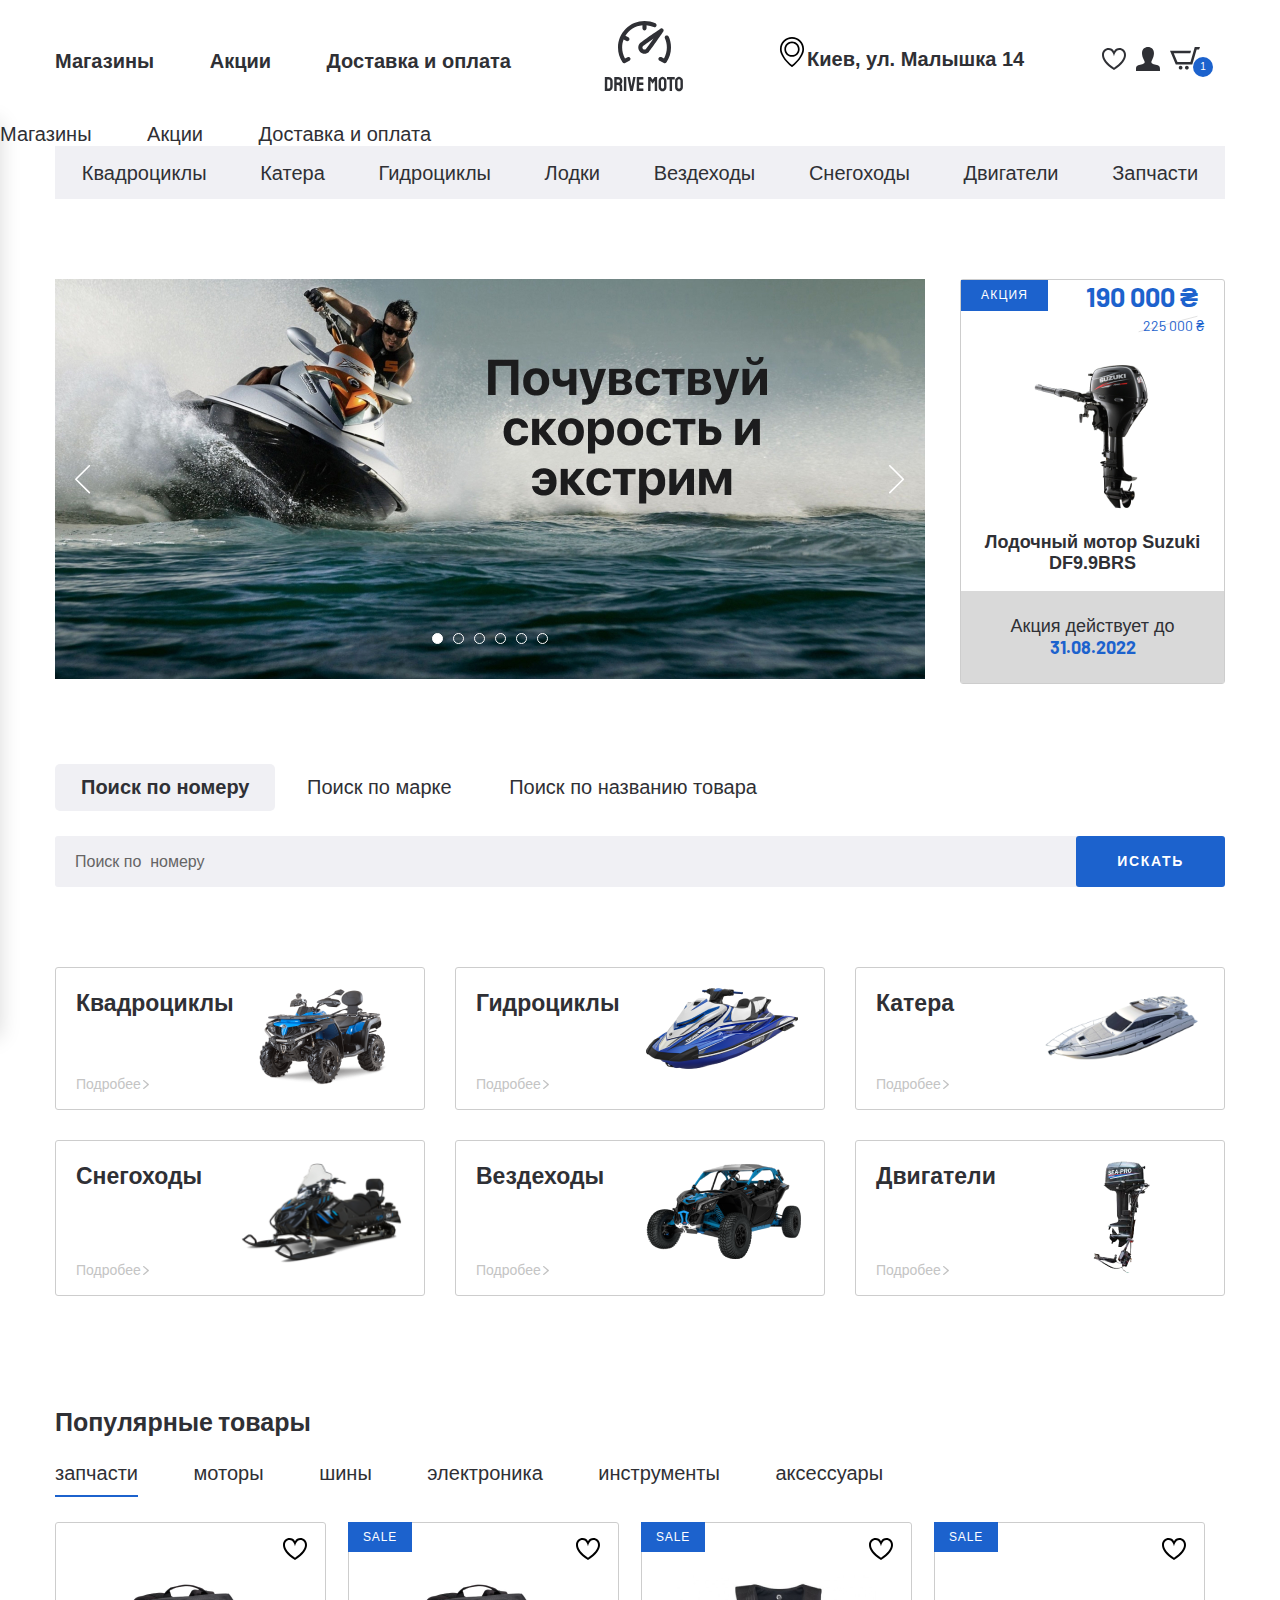
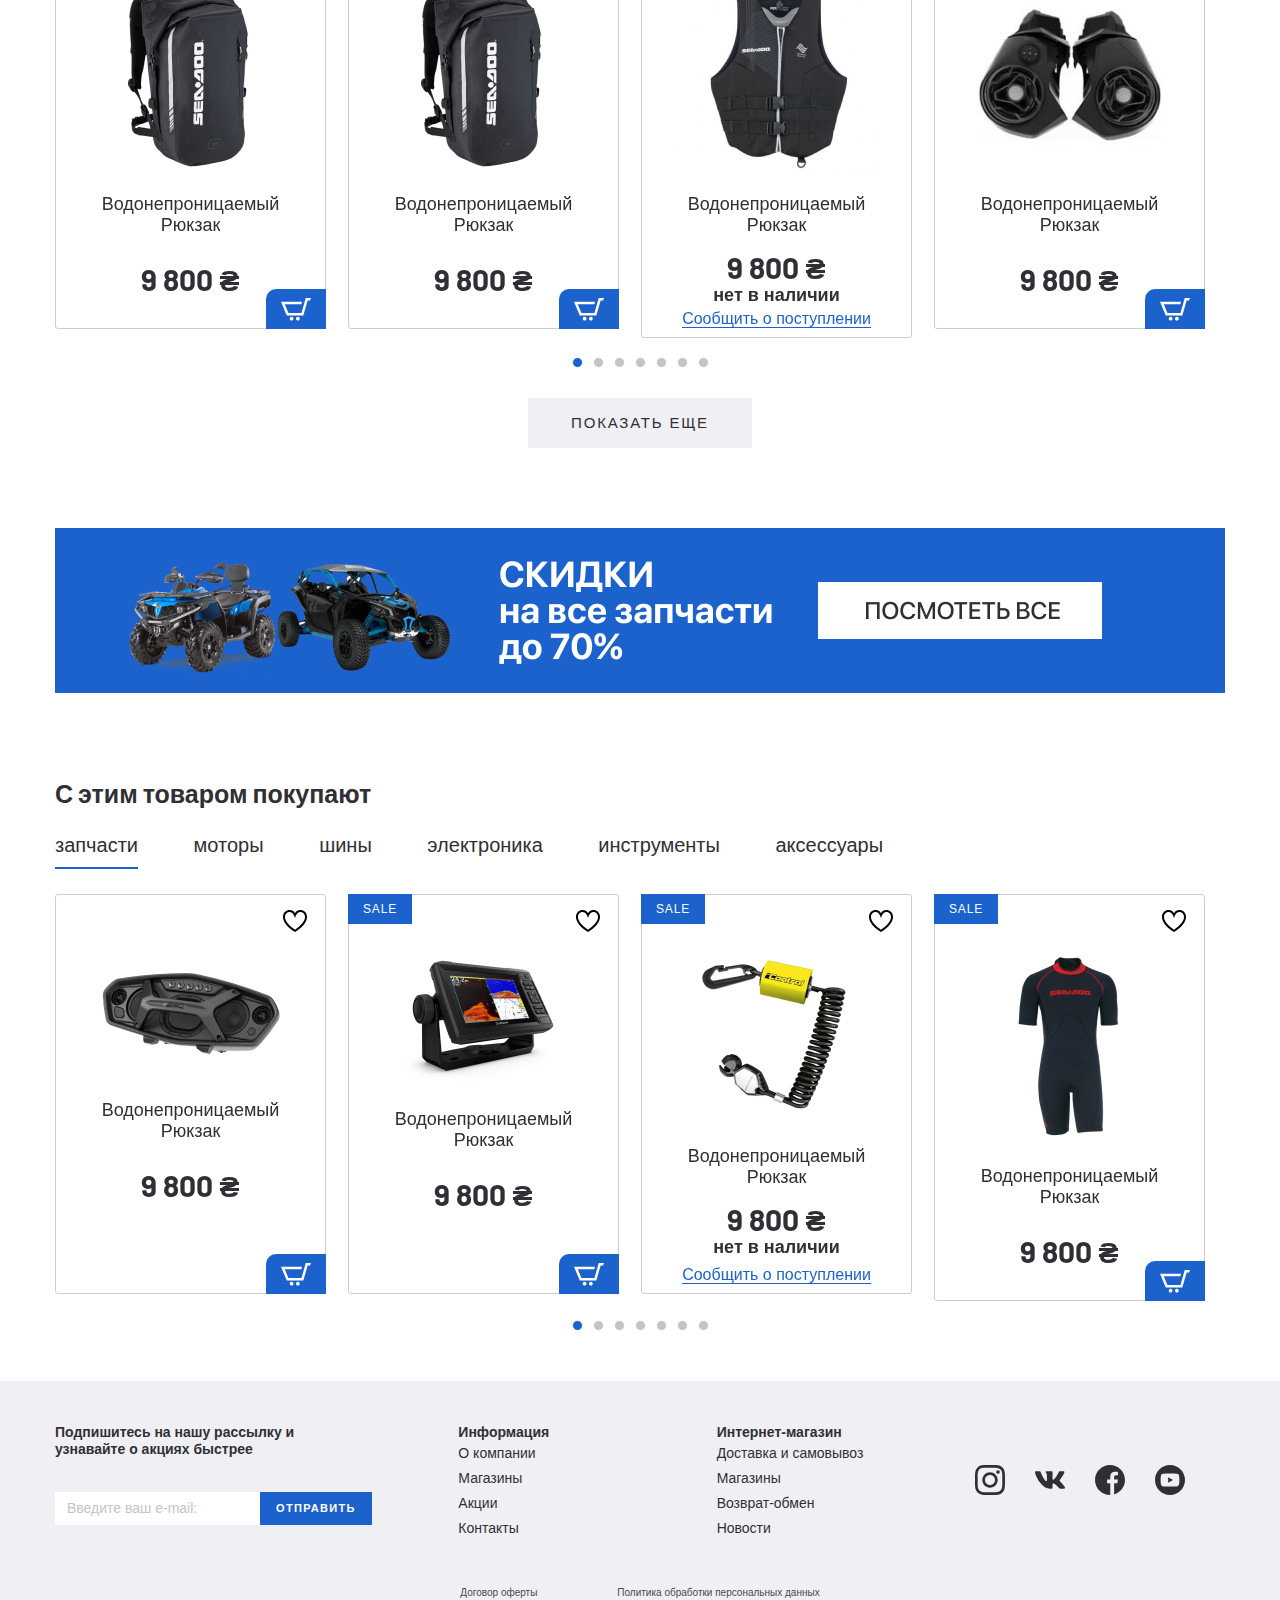
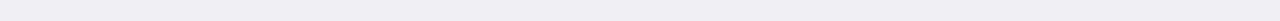
==== index.html @ 7e20b493 "каталог" ====
<!DOCTYPE html>
<html lang="ru">

<head>
  <meta charset="UTF-8">
  <meta name="viewport" content="width=device-width, initial-scale=1.0">
  <meta http-equiv="X-UA-Compatible" content="ie=edge">
  <title>Document</title>
  <link href="https://fonts.googleapis.com/css2?family=Barlow:wght@400;700&display=swap" rel="stylesheet">
  <link rel="stylesheet" href="css/normalize.css">
  <link rel="stylesheet" href="css/slick.css">
  <link rel="stylesheet" href="css/fonts.css">
  <link rel="stylesheet" href="css/ion.rangeSlider.min.css">
  <link rel="stylesheet" href="css/jquery.rateyo.min.css">
  <link rel="stylesheet" href="css/jquery.formstyler.theme.css">
  <link rel="stylesheet" href="css/jquery.formstyler.css">
  <link rel="stylesheet" href="css/style.css">
  <link rel="stylesheet" href="css/media.css">
</head>

<body>
  <header class="header">
    <div class="header__top">
      <div class="container">
        <div class="header__top-inner">
          <nav class="menu">
            <button class="menu__btn">
              <div class="menu__btn-line"></div>
              <div class="menu__btn-line"></div>
              <div class="menu__btn-line"></div>
            </button>
            <ul class="menu__list">
              <li class="menu__item">
                <a class="menu__link" href="#">Магазины</a>
              </li>
              <li class="menu__item">
                <a class="menu__link" href="#">Акции</a>
              </li>
              <li class="menu__item">
                <a class="menu__link" href="#">Доставка и оплата</a>
              </li>
            </ul>
          </nav>
          <a class="logo" href="#">
            <img class="logo__img" src="images/logo.svg" alt="logo">
          </a>
          <div class="header__box">
            <p class="header__adress">
              Киев, ул. Малышка 14
            </p>
            <ul class="user__list">
              <li class="user-list__item">
                <a class="user-list__link" href="#">
                  <img src="images/heart.svg" alt="logo">
                </a>
              </li>
              <li class="user-list__item">
                <a class="user-list__link" href="#">
                  <img src="images/user.svg" alt="user">
                </a>
              </li>
              <li class="user-list__item">
                <a class="user-list__link basket" href="#">
                  <img src="images/basket.svg" alt="basket">
                  <p class="basket__num">1</p>
                </a>
              </li>
            </ul>
          </div>
        </div>
      </div>
    </div>
    <ul class="menu-mobile__list ">
      <li class="menu-mobile__item">
        <a class="menu-mobile__link" href="#">
          <img class="menu-mobile__img" src="images/user.svg" alt="house">
          <p>Войти</p>
        </a>
      </li>
      <li class="menu-mobile__item">
        <a class="menu-mobile__link" href="#">
          <img class="menu-mobile__img" src="images/user.svg" alt="user">
          <p>Регистрация</p>
        </a>
      </li>
      <li class="menu-mobile__item">
        <a class="menu-mobile__link" href="#">
          <img class="menu-mobile__img" src="images/heart.svg" alt="heart">
          <p>Избранное</p>
        </a>
      </li>
      <li class="menu-mobile__item">
        <a class="menu-mobile__link" href="#">
          <img class="menu-mobile__img" src="images/basket.svg" alt="basket">
          <p>Корзина</p>
        </a>
      </li>
      <li class="menu-mobile__item">
        <a class="menu-mobile__link" href="#">
          <img class="menu-mobile__img" src="images/house.svg" alt="house">
          <p>Магазины</p>
        </a>
      </li>
      <li class="menu-mobile__item">
        <a class="menu-mobile__link" href="#">
          <img class="menu-mobile__img" src="images/procent.svg" alt="img">
          <p>Акции</p>
        </a>
      </li>
      <li class="menu-mobile__item">
        <a class="menu-mobile__link" href="#">
          <img class="menu-mobile__img" src="images/box.svg" alt="img">
          <p>Доставка и оплата</p>
        </a>
      </li>


      <li class="menu-mobile__item">
        <a class="menu-mobile__link" href="#">
          <p>Квадроциклы</p>
        </a>
      </li>
      <li class="menu-mobile__item">
        <a class="menu-mobile__link" href="#">
          <p>Катера</p>
        </a>
      </li>
      <li class="menu-mobile__item">
        <a class="menu-mobile__link" href="#">
          <p>Гидроциклы</p>
        </a>
      </li>
      <li class="menu-mobile__item">
        <a class="menu-mobile__link" href="#">
          <p>Лодки</p>
        </a>
      </li>
      <li class="menu-mobile__item">
        <a class="menu-mobile__link" href="#">
          <p>Вездеходы</p>
        </a>
      </li>
      <li class="menu-mobile__item">
        <a class="menu-mobile__link" href="#">
          <p>Снегоходы</p>
        </a>
      </li>
      <li class="menu-mobile__item">
        <a class="menu-mobile__link" href="#">
          <p>Двигатели</p>
        </a>
      </li>
      <li class="menu-mobile__item">
        <a class="menu-mobile__link" href="#">
          <p> Запчасти</p>
        </a>
      </li>
    </ul>
    <div class="menu__mobile__linewrapper">
      <ul class="menu__mobile__line">
        <li class="menu__item">
          <a class="menu__link" href="#">Магазины</a>
        </li>
        <li class="menu__item">
          <a class="menu__link" href="#">Акции</a>
        </li>
        <li class="menu__item">
          <a class="menu__link" href="#">Доставка и оплата</a>
        </li>
      </ul>
    </div>

    <div class="header__bottom">
      <div class="container">
        <ul class="menu-categories">
          <li class="menu-categories__item">
            <a class="menu-categories__link" href="#">Квадроциклы</a>
          </li>
          <li class="menu-categories__item">
            <a class="menu-categories__link" href="#">Катера</a>
          </li>
          <li class="menu-categories__item">
            <a class="menu-categories__link" href="./catalog.html">Гидроциклы</></a>
          </li>
          <li class="menu-categories__item">
            <a class="menu-categories__link" href="#">Лодки</a>
          </li>
          <li class="menu-categories__item">
            <a class="menu-categories__link" href="#">Вездеходы</a>
          </li>
          <li class="menu-categories__item">
            <a class="menu-categories__link" href="#">Снегоходы</a>
          </li>
          <li class="menu-categories__item">
            <a class="menu-categories__link" href="#">Двигатели</a>
          </li>
          <li class="menu-categories__item">
            <a class="menu-categories__link" href="#">Запчасти</a>
          </li>
        </ul>
      </div>
    </div>
  </header>

  <section class="banner-section page-section">
    <div class="container">
      <div class="banner-section__inner">
        <div class="banner-section__slider">
          <a class="banner-section__slider-item" href="#">
            <img class="banner-section__slider-img" src="images/banner-slider.jpg" alt="banner-slider">
          </a>
          <a class="banner-section__slider-item" href="#">
            <img class="banner-section__slider-img" src="images/file1558345844 1.jpg" alt="banner-slider">
          </a>
          <a class="banner-section__slider-item" href="#">
            <img class="banner-section__slider-img" src="images/banner-slider.jpg" alt="banner-slider">
          </a>
          <a class="banner-section__slider-item" href="#">
            <img class="banner-section__slider-img" src="images/banner-slider.jpg" alt="banner-slider">
          </a>
          <a class="banner-section__slider-item" href="#">
            <img class="banner-section__slider-img" src="images/banner-slider.jpg" alt="banner-slider">
          </a>
          <a class="banner-section__slider-item" href="#">
            <img class="banner-section__slider-img" src="images/banner-slider.jpg" alt="banner-slider">
          </a>
        </div>
        <a class="banner-sectin__item sale-item" href="#">
          <div class="sale-item__top">
            <p class="sale-item__info">
              акция
            </p>
            <div class="sale-item__price">
              <div class="price sale-item__price-new">190 000 ₴</div>
              <div class="price sale-item__price-old">225 000 ₴</div>
            </div>
          </div>
          <img class="sale-item__img" src="images/content/sale-1.png" alt="sale">
          <h5 class="sale-item__title">
            Лодочный мотор Suzuki DF9.9BRS
          </h5>
          <p class="sale-item__footer">
            Акция действует до
            <span>31.08.2022</span>
          </p>
        </a>
      </div>
    </div>
  </section>

  <div class="search page-section">
    <div class="container">
      <div class="search__inner">
        <div class="search__tabs tabs-wrapper">
          <div class="mobile-overflow">
            <a class="tab search__tabs-item tab--active" href="#tab-1">Поиск по номеру</a>
            <a class="tab search__tabs-item" href="#tab-2">Поиск по марке</a>
            <a class="tab search__tabs-item" href="#tab-3">Поиск по названию товара</a>
          </div>
        </div>
        <div class="search__content">
          <div id="tab-1" class="tabs-content search__content-item tabs-content--active">
            <form class="search__content-form">
              <input class="search__content-input" type="text" placeholder="Поиск по  номеру">
              <button class="search__content-btn" type="submit">искать</button>
            </form>
          </div>
          <div id="tab-2" class="tabs-content search__content-item">
            <from class="search__content-form">
              <input class="search__content-input" type="text" placeholder="Поиск по марке">
              <button class="search__content-btn" type="submit">искать</button>
            </from>
          </div>
          <div id="tab-3" class="tabs-content search__content-item">
            <from class="search__content-form">
              <input class="search__content-input" type="text" placeholder="Поиск по названию товара">
              <button class="search__content-btn" type="submit">искать</button>
            </from>
          </div>
        </div>
      </div>
    </div>
  </div>

  <section class="categories page-section">
    <div class="container">
      <div class="categories__inner">
        <a class="categories__item" href="#">
          <div class="categories__item-info">
            <h4 class="categories__item-title">Квадроциклы</h4>
            <p class="categories__item-text">Подробее</p>
          </div>
          <div class="categories__item-img">
            <img src="images/categories/categories-1.png" alt="categories">
          </div>
        </a>
        <a class="categories__item" href="#">
          <div class="categories__item-info">
            <h4 class="categories__item-title">Гидроциклы</h4>
            <p class="categories__item-text">Подробее</p>
          </div>
          <div class="categories__item-img">
            <img src="images/categories/categories-2.png" alt="categories">
          </div>
        </a>
        <a class="categories__item" href="#">
          <div class="categories__item-info">
            <h4 class="categories__item-title">Катера</h4>
            <p class="categories__item-text">Подробее</p>
          </div>
          <div class="categories__item-img">
            <img src="images/categories/categories-3.png" alt="categories">
          </div>
        </a>
        <a class="categories__item" href="#">
          <div class="categories__item-info">
            <h4 class="categories__item-title">Снегоходы</h4>
            <p class="categories__item-text">Подробее</p>
          </div>
          <div class="categories__item-img">
            <img src="images/categories/categories-4.png" alt="categories">
          </div>
        </a>
        <a class="categories__item" href="#">
          <div class="categories__item-info">
            <h4 class="categories__item-title">Вездеходы</h4>
            <p class="categories__item-text">Подробее</p>
          </div>
          <div class="categories__item-img">
            <img src="images/categories/categories-5.png" alt="categories">
          </div>
        </a>
        <a class="categories__item" href="#">
          <div class="categories__item-info">
            <h4 class="categories__item-title">Двигатели</h4>
            <p class="categories__item-text">Подробее</p>
          </div>
          <div class="categories__item-img">
            <img src="images/categories/categories-6.png" alt="categories">
          </div>
        </a>
      </div>
    </div>
  </section>


  <section class="products">
    <div class="container">
      <div class="products__inner">
        <h3 class="product__title">
          Популярные товары
        </h3>
        <div class="tabs-wrapper">
          <div class="tabs products__tabs mobile-overflow">
            <a class="tab products__tab tab--active" href="#product-tab-1">запчасти</a>
            <a class="tab products__tab" href="#product-tab-2">моторы</a>
            <a class="tab products__tab" href="#product-tab-3">шины </a>
            <a class="tab products__tab" href="#product-tab-4">электроника</a>
            <a class="tab products__tab" href="#product-tab-5">инструменты</a>
            <a class="tab products__tab" href="#product-tab-6">аксессуары</a>
          </div>
        </div>
        <div class="tabs-container products__container">
          <div id="product-tab-1" class="tabs-content products__content tabs-content--active">
            <div class="product-slider">

              <div class="product-slider__item">
                <div class="product-item__wrapper">
                  <button class="product-item__favorite"></button>
                  <button class="product-item__basket">
                    <img src="images/basket-white.svg" alt="basket-white">
                  </button>
                  <a class="product-item__notify-link" href="#">
                    <span>Сообщить о поступлении</span>
                  </a>
                  <a class="product-item" href="#">
                    <p class="product-item__hover-text">
                      посмотреть товар
                    </p>
                    <img class="product-item__img" src="images/content/product-1.png" alt="product-1">
                    <h4 class="product-item__title">
                      Водонепроницаемый Рюкзак
                    </h4>
                    <p class="price product-item__price">
                      9 800 ₴
                    </p>
                    <p class="product-item__notify-text">
                      нет в наличии
                    </p>
                  </a>
                </div>
              </div>
              <div class="product-slider__item">
                <div class="product-item__wrapper">
                  <button class="product-item__favorite"></button>
                  <button class="product-item__basket">
                    <img src="images/basket-white.svg" alt="basket-white">
                  </button>
                  <a class="product-item__notify-link" href="#">
                    <span>Сообщить о поступлении</span>
                  </a>
                  <a class="product-item product-item--sale" href="#">
                    <p class="product-item__hover-text">
                      посмотреть товар
                    </p>
                    <img class="product-item__img" src="images/content/product-1.png" alt="product-1">
                    <h4 class="product-item__title">
                      Водонепроницаемый Рюкзак
                    </h4>
                    <p class="price product-item__price">
                      9 800 ₴
                    </p>
                    <p class="product-item__notify-text">
                      нет в наличии
                    </p>
                  </a>
                </div>


              </div>
              <div class="product-slider__item">
                <div class="product-item__wrapper product-item__not-available">
                  <button class="product-item__favorite"></button>
                  <button class="product-item__basket">
                    <img src="images/basket-white.svg" alt="basket-white">
                  </button>
                  <a class="product-item__notify-link" href="#">
                    <span>Сообщить о поступлении</span>
                  </a>
                  <a class="product-item product-item--sale" href="#">
                    <p class="product-item__hover-text">
                      посмотреть товар
                    </p>
                    <img class="product-item__img" src="images/content/product-2.png" alt="product-1">
                    <h4 class="product-item__title">
                      Водонепроницаемый Рюкзак
                    </h4>
                    <p class="price product-item__price">
                      9 800 ₴
                    </p>
                    <p class="product-item__notify-text">
                      нет в наличии
                    </p>
                  </a>
                </div>
              </div>
              <div class="product-slider__item">
                <div class="product-item__wrapper">
                  <button class="product-item__favorite"></button>
                  <button class="product-item__basket">
                    <img src="images/basket-white.svg" alt="basket-white">
                  </button>
                  <a class="product-item__notify-link" href="#">
                    <span>Сообщить о поступлении</span>
                  </a>
                  <a class="product-item product-item--sale" href="#">
                    <p class="product-item__hover-text">
                      посмотреть товар
                    </p>
                    <img class="product-item__img" src="images/content/product-3.png" alt="product-1">
                    <h4 class="product-item__title">
                      Водонепроницаемый Рюкзак
                    </h4>
                    <p class="price product-item__price">
                      9 800 ₴
                    </p>
                    <p class="product-item__notify-text">
                      нет в наличии
                    </p>
                  </a>
                </div>
              </div>
              <div class="product-slider__item">
                <div class="product-item__wrapper ">
                  <button class="product-item__favorite"></button>
                  <button class="product-item__basket">
                    <img src="images/basket-white.svg" alt="basket-white">
                  </button>
                  <a class="product-item__notify-link" href="#">
                    <span>Сообщить о поступлении</span>
                  </a>
                  <a class="product-item product-item--sale" href="#">
                    <p class="product-item__hover-text">
                      посмотреть товар
                    </p>
                    <img class="product-item__img" src="images/content/product-4.png" alt="product-1">
                    <h4 class="product-item__title">
                      Водонепроницаемый Рюкзак
                    </h4>
                    <p class="price product-item__price">
                      9 800 ₴
                    </p>
                    <p class="product-item__notify-text">
                      нет в наличии
                    </p>
                  </a>
                </div>
              </div>
              <div class="product-slider__item">
                <div class="product-item__wrapper">
                  <button class="product-item__favorite"></button>
                  <button class="product-item__basket">
                    <img src="images/basket-white.svg" alt="basket-white">
                  </button>
                  <a class="product-item__notify-link" href="#">
                    <span>Сообщить о поступлении</span>
                  </a>
                  <a class="product-item product-item--sale" href="#">
                    <p class="product-item__hover-text">
                      посмотреть товар
                    </p>
                    <img class="product-item__img" src="images/content/product-1.png" alt="product-1">
                    <h4 class="product-item__title">
                      Водонепроницаемый Рюкзак
                    </h4>
                    <p class="price product-item__price">
                      9 800 ₴
                    </p>
                    <p class="product-item__notify-text">
                      нет в наличии
                    </p>
                  </a>
                </div>
              </div>
              <div class="product-slider__item">
                <div class="product-item__wrapper">
                  <button class="product-item__favorite"></button>
                  <button class="product-item__basket">
                    <img src="images/basket-white.svg" alt="basket-white">
                  </button>
                  <a class="product-item__notify-link" href="#">
                    <span>Сообщить о поступлении</span>
                  </a>
                  <a class="product-item product-item--sale" href="#">
                    <p class="product-item__hover-text">
                      посмотреть товар
                    </p>
                    <img class="product-item__img" src="images/content/product-1.png" alt="product-1">
                    <h4 class="product-item__title">
                      Водонепроницаемый Рюкзак
                    </h4>
                    <p class="price product-item__price">
                      9 800 ₴
                    </p>
                    <p class="product-item__notify-text">
                      нет в наличии
                    </p>
                  </a>
                </div>
              </div>

            </div>

          </div>
          <div id="product-tab-2" class="tabs-content products__content">
            <div class="product-slider">

              <div class="product-slider__item">
                <div class="product-item__wrapper">
                  <button class="product-item__favorite"></button>
                  <button class="product-item__basket">
                    <img src="images/basket-white.svg" alt="basket-white">
                  </button>
                  <a class="product-item__notify-link" href="#">
                    <span>Сообщить о поступлении</span>
                  </a>
                  <a class="product-item" href="#">
                    <p class="product-item__hover-text">
                      посмотреть товар
                    </p>
                    <img class="product-item__img" src="images/content/product-3.png" alt="product-1">
                    <h4 class="product-item__title">
                      Водонепроницаемый Рюкзак
                    </h4>
                    <p class="price product-item__price">
                      9 800 ₴
                    </p>
                    <p class="product-item__notify-text">
                      нет в наличии
                    </p>
                  </a>
                </div>
              </div>
              <div class="product-slider__item">
                <div class="product-item__wrapper">
                  <button class="product-item__favorite"></button>
                  <button class="product-item__basket">
                    <img src="images/basket-white.svg" alt="basket-white">
                  </button>
                  <a class="product-item__notify-link" href="#">
                    <span>Сообщить о поступлении</span>
                  </a>
                  <a class="product-item product-item--sale" href="#">
                    <p class="product-item__hover-text">
                      посмотреть товар
                    </p>
                    <img class="product-item__img" src="images/content/product-4.png" alt="product-1">
                    <h4 class="product-item__title">
                      Водонепроницаемый Рюкзак
                    </h4>
                    <p class="price product-item__price">
                      9 800 ₴
                    </p>
                    <p class="product-item__notify-text">
                      нет в наличии
                    </p>
                  </a>
                </div>
              </div>
              <div class="product-slider__item">
                <div class="product-item__wrapper product-item__not-available">
                  <button class="product-item__favorite"></button>
                  <button class="product-item__basket">
                    <img src="images/basket-white.svg" alt="basket-white">
                  </button>
                  <a class="product-item__notify-link" href="#">
                    <span>Сообщить о поступлении</span>
                  </a>
                  <a class="product-item product-item--sale" href="#">
                    <p class="product-item__hover-text">
                      посмотреть товар
                    </p>
                    <img class="product-item__img" src="images/content/product-1.png" alt="product-1">
                    <h4 class="product-item__title">
                      Водонепроницаемый Рюкзак
                    </h4>
                    <p class="price product-item__price">
                      9 800 ₴
                    </p>
                    <p class="product-item__notify-text">
                      нет в наличии
                    </p>
                  </a>
                </div>
              </div>
              <div class="product-slider__item">
                <div class="product-item__wrapper">
                  <button class="product-item__favorite"></button>
                  <button class="product-item__basket">
                    <img src="images/basket-white.svg" alt="basket-white">
                  </button>
                  <a class="product-item__notify-link" href="#">
                    <span>Сообщить о поступлении</span>
                  </a>
                  <a class="product-item product-item--sale" href="#">
                    <p class="product-item__hover-text">
                      посмотреть товар
                    </p>
                    <img class="product-item__img" src="images/content/product-2.png" alt="product-1">
                    <h4 class="product-item__title">
                      Водонепроницаемый Рюкзак
                    </h4>
                    <p class="price product-item__price">
                      9 800 ₴
                    </p>
                    <p class="product-item__notify-text">
                      нет в наличии
                    </p>
                  </a>
                </div>
              </div>
              <div class="product-slider__item">
                <div class="product-item__wrapper ">
                  <button class="product-item__favorite"></button>
                  <button class="product-item__basket">
                    <img src="images/basket-white.svg" alt="basket-white">
                  </button>
                  <a class="product-item__notify-link" href="#">
                    <span>Сообщить о поступлении</span>
                  </a>
                  <a class="product-item product-item--sale" href="#">
                    <p class="product-item__hover-text">
                      посмотреть товар
                    </p>
                    <img class="product-item__img" src="images/content/product-1.png" alt="product-1">
                    <h4 class="product-item__title">
                      Водонепроницаемый Рюкзак
                    </h4>
                    <p class="price product-item__price">
                      9 800 ₴
                    </p>
                    <p class="product-item__notify-text">
                      нет в наличии
                    </p>
                  </a>
                </div>
              </div>
              <div class="product-slider__item">
                <div class="product-item__wrapper">
                  <button class="product-item__favorite"></button>
                  <button class="product-item__basket">
                    <img src="images/basket-white.svg" alt="basket-white">
                  </button>
                  <a class="product-item__notify-link" href="#">
                    <span>Сообщить о поступлении</span>
                  </a>
                  <a class="product-item product-item--sale" href="#">
                    <p class="product-item__hover-text">
                      посмотреть товар
                    </p>
                    <img class="product-item__img" src="images/content/product-1.png" alt="product-1">
                    <h4 class="product-item__title">
                      Водонепроницаемый Рюкзак
                    </h4>
                    <p class="price product-item__price">
                      9 800 ₴
                    </p>
                    <p class="product-item__notify-text">
                      нет в наличии
                    </p>
                  </a>
                </div>
              </div>
              <div class="product-slider__item">
                <div class="product-item__wrapper">
                  <button class="product-item__favorite"></button>
                  <button class="product-item__basket">
                    <img src="images/basket-white.svg" alt="basket-white">
                  </button>
                  <a class="product-item__notify-link" href="#">
                    <span>Сообщить о поступлении</span>
                  </a>
                  <a class="product-item product-item--sale" href="#">
                    <p class="product-item__hover-text">
                      посмотреть товар
                    </p>
                    <img class="product-item__img" src="images/content/product-1.png" alt="product-1">
                    <h4 class="product-item__title">
                      Водонепроницаемый Рюкзак
                    </h4>
                    <p class="price product-item__price">
                      9 800 ₴
                    </p>
                    <p class="product-item__notify-text">
                      нет в наличии
                    </p>
                  </a>
                </div>
              </div>

            </div>
          </div>
          <div id="product-tab-3" class="tabs-content products__content">slider-3</div>
          <div id="product-tab-4" class="tabs-content products__content">slider-4</div>
          <div id="product-tab-5" class="tabs-content products__content">slider-5</div>
          <div id="product-tab-6" class="tabs-content products__content">slider-6</div>
        </div>

        <div class="product__more">
          <a class="product__more-link" href="#">Показать еще</a>
        </div>
      </div>
    </div>
  </section>

  <div class="banner">
    <div class="container">
      <a class="banner__link">
        <img src="images/content/banner.jpg" alt="banner">
      </a>
    </div>
  </div>

  <section class="products">
    <div class="container">
      <div class="products__inner">
        <h3 class="product__title">
          С этим товаром покупают
        </h3>
        <div class="tabs-wrapper">
          <div class="tabs products__tabs mobile-overflow">
            <a class="tab products__tab tab--active" href="#popular-tab-1">запчасти</a>
            <a class="tab products__tab" href="#popular-tab-2">моторы</a>
            <a class="tab products__tab" href="#popular-tab-3">шины </a>
            <a class="tab products__tab" href="#popular-tab-4">электроника</a>
            <a class="tab products__tab" href="#popular-tab-5">инструменты</a>
            <a class="tab products__tab" href="#popular-tab-6">аксессуары</a>
          </div>
        </div>
        <div class="tabs-container products__container">
          <div id="popular-tab-1" class="tabs-content products__content tabs-content--active">
            <div class="product-slider">

              <div class="product-slider__item">
                <div class="product-item__wrapper">
                  <button class="product-item__favorite"></button>
                  <button class="product-item__basket">
                    <img src="images/basket-white.svg" alt="basket-white">
                  </button>
                  <a class="product-item__notify-link" href="#">
                    <span>Сообщить о поступлении</span>
                  </a>
                  <a class="product-item" href="#">
                    <p class="product-item__hover-text">
                      посмотреть товар
                    </p>
                    <img class="product-item__img" src="images/content/product-5.png" alt="product-1">
                    <h4 class="product-item__title">
                      Водонепроницаемый Рюкзак
                    </h4>
                    <p class="price product-item__price">
                      9 800 ₴
                    </p>
                    <p class="product-item__notify-text">
                      нет в наличии
                    </p>
                  </a>
                </div>
              </div>
              <div class="product-slider__item">
                <div class="product-item__wrapper">
                  <button class="product-item__favorite"></button>
                  <button class="product-item__basket">
                    <img src="images/basket-white.svg" alt="basket-white">
                  </button>
                  <a class="product-item__notify-link" href="#">
                    <span>Сообщить о поступлении</span>
                  </a>
                  <a class="product-item product-item--sale" href="#">
                    <p class="product-item__hover-text">
                      посмотреть товар
                    </p>
                    <img class="product-item__img" src="images/content/product-6.png" alt="product-1">
                    <h4 class="product-item__title">
                      Водонепроницаемый Рюкзак
                    </h4>
                    <p class="price product-item__price">
                      9 800 ₴
                    </p>
                    <p class="product-item__notify-text">
                      нет в наличии
                    </p>
                  </a>
                </div>
              </div>
              <div class="product-slider__item">
                <div class="product-item__wrapper product-item__not-available">
                  <button class="product-item__favorite"></button>
                  <button class="product-item__basket">
                    <img src="images/basket-white.svg" alt="basket-white">
                  </button>
                  <a class="product-item__notify-link" href="#">
                    <span>Сообщить о поступлении</span>
                  </a>
                  <a class="product-item product-item--sale" href="#">
                    <p class="product-item__hover-text">
                      посмотреть товар
                    </p>
                    <img class="product-item__img" src="images/content/product-7.png" alt="product-1">
                    <h4 class="product-item__title">
                      Водонепроницаемый Рюкзак
                    </h4>
                    <p class="price product-item__price">
                      9 800 ₴
                    </p>
                    <p class="product-item__notify-text">
                      нет в наличии
                    </p>
                  </a>
                </div>
              </div>
              <div class="product-slider__item">
                <div class="product-item__wrapper">
                  <button class="product-item__favorite"></button>
                  <button class="product-item__basket">
                    <img src="images/basket-white.svg" alt="basket-white">
                  </button>
                  <a class="product-item__notify-link" href="#">
                    <span>Сообщить о поступлении</span>
                  </a>
                  <a class="product-item product-item--sale" href="#">
                    <p class="product-item__hover-text">
                      посмотреть товар
                    </p>
                    <img class="product-item__img" src="images/content/product-8.png" alt="product-1">
                    <h4 class="product-item__title">
                      Водонепроницаемый Рюкзак
                    </h4>
                    <p class="price product-item__price">
                      9 800 ₴
                    </p>
                    <p class="product-item__notify-text">
                      нет в наличии
                    </p>
                  </a>
                </div>
              </div>
              <div class="product-slider__item">
                <div class="product-item__wrapper ">
                  <button class="product-item__favorite"></button>
                  <button class="product-item__basket">
                    <img src="images/basket-white.svg" alt="basket-white">
                  </button>
                  <a class="product-item__notify-link" href="#">
                    <span>Сообщить о поступлении</span>
                  </a>
                  <a class="product-item product-item--sale" href="#">
                    <p class="product-item__hover-text">
                      посмотреть товар
                    </p>
                    <img class="product-item__img" src="images/content/product-1.png" alt="product-1">
                    <h4 class="product-item__title">
                      Водонепроницаемый Рюкзак
                    </h4>
                    <p class="price product-item__price">
                      9 800 ₴
                    </p>
                    <p class="product-item__notify-text">
                      нет в наличии
                    </p>
                  </a>
                </div>
              </div>
              <div class="product-slider__item">
                <div class="product-item__wrapper">
                  <button class="product-item__favorite"></button>
                  <button class="product-item__basket">
                    <img src="images/basket-white.svg" alt="basket-white">
                  </button>
                  <a class="product-item__notify-link" href="#">
                    <span>Сообщить о поступлении</span>
                  </a>
                  <a class="product-item product-item--sale" href="#">
                    <p class="product-item__hover-text">
                      посмотреть товар
                    </p>
                    <img class="product-item__img" src="images/content/product-5.png" alt="product-1">
                    <h4 class="product-item__title">
                      Водонепроницаемый Рюкзак
                    </h4>
                    <p class="price product-item__price">
                      9 800 ₴
                    </p>
                    <p class="product-item__notify-text">
                      нет в наличии
                    </p>
                  </a>
                </div>
              </div>
              <div class="product-slider__item">
                <div class="product-item__wrapper">
                  <button class="product-item__favorite"></button>
                  <button class="product-item__basket">
                    <img src="images/basket-white.svg" alt="basket-white">
                  </button>
                  <a class="product-item__notify-link" href="#">
                    <span>Сообщить о поступлении</span>
                  </a>
                  <a class="product-item product-item--sale" href="#">
                    <p class="product-item__hover-text">
                      посмотреть товар
                    </p>
                    <img class="product-item__img" src="images/content/product-7.png" alt="product-1">
                    <h4 class="product-item__title">
                      Водонепроницаемый Рюкзак
                    </h4>
                    <p class="price product-item__price">
                      9 800 ₴
                    </p>
                    <p class="product-item__notify-text">
                      нет в наличии
                    </p>
                  </a>
                </div>
              </div>

            </div>

          </div>
          <div id="popular-tab-2" class="tabs-content products__content">
            <div class="product-slider">

              <div class="product-slider__item">
                <div class="product-item__wrapper">
                  <button class="product-item__favorite"></button>
                  <button class="product-item__basket">
                    <img src="images/basket-white.svg" alt="basket-white">
                  </button>
                  <a class="product-item__notify-link" href="#">
                    <span>Сообщить о поступлении</span>
                  </a>
                  <a class="product-item" href="#">
                    <p class="product-item__hover-text">
                      посмотреть товар
                    </p>
                    <img class="product-item__img" src="images/content/product-1.png" alt="product-1">
                    <h4 class="product-item__title">
                      Водонепроницаемый Рюкзак
                    </h4>
                    <p class="price product-item__price">
                      9 800 ₴
                    </p>
                    <p class="product-item__notify-text">
                      нет в наличии
                    </p>
                  </a>
                </div>
              </div>
              <div class="product-slider__item">
                <div class="product-item__wrapper">
                  <button class="product-item__favorite"></button>
                  <button class="product-item__basket">
                    <img src="images/basket-white.svg" alt="basket-white">
                  </button>
                  <a class="product-item__notify-link" href="#">
                    <span>Сообщить о поступлении</span>
                  </a>
                  <a class="product-item product-item--sale" href="#">
                    <p class="product-item__hover-text">
                      посмотреть товар
                    </p>
                    <img class="product-item__img" src="images/content/product-4.png" alt="product-1">
                    <h4 class="product-item__title">
                      Водонепроницаемый Рюкзак
                    </h4>
                    <p class="price product-item__price">
                      9 800 ₴
                    </p>
                    <p class="product-item__notify-text">
                      нет в наличии
                    </p>
                  </a>
                </div>
              </div>
              <div class="product-slider__item">
                <div class="product-item__wrapper product-item__not-available">
                  <button class="product-item__favorite"></button>
                  <button class="product-item__basket">
                    <img src="images/basket-white.svg" alt="basket-white">
                  </button>
                  <a class="product-item__notify-link" href="#">
                    <span>Сообщить о поступлении</span>
                  </a>
                  <a class="product-item product-item--sale" href="#">
                    <p class="product-item__hover-text">
                      посмотреть товар
                    </p>
                    <img class="product-item__img" src="images/content/product-1.png" alt="product-1">
                    <h4 class="product-item__title">
                      Водонепроницаемый Рюкзак
                    </h4>
                    <p class="price product-item__price">
                      9 800 ₴
                    </p>
                    <p class="product-item__notify-text">
                      нет в наличии
                    </p>
                  </a>
                </div>
              </div>
              <div class="product-slider__item">
                <div class="product-item__wrapper">
                  <button class="product-item__favorite"></button>
                  <button class="product-item__basket">
                    <img src="images/basket-white.svg" alt="basket-white">
                  </button>
                  <a class="product-item__notify-link" href="#">
                    <span>Сообщить о поступлении</span>
                  </a>
                  <a class="product-item product-item--sale" href="#">
                    <p class="product-item__hover-text">
                      посмотреть товар
                    </p>
                    <img class="product-item__img" src="images/content/product-3.png" alt="product-1">
                    <h4 class="product-item__title">
                      Водонепроницаемый Рюкзак
                    </h4>
                    <p class="price product-item__price">
                      9 800 ₴
                    </p>
                    <p class="product-item__notify-text">
                      нет в наличии
                    </p>
                  </a>
                </div>
              </div>
              <div class="product-slider__item">
                <div class="product-item__wrapper ">
                  <button class="product-item__favorite"></button>
                  <button class="product-item__basket">
                    <img src="images/basket-white.svg" alt="basket-white">
                  </button>
                  <a class="product-item__notify-link" href="#">
                    <span>Сообщить о поступлении</span>
                  </a>
                  <a class="product-item product-item--sale" href="#">
                    <p class="product-item__hover-text">
                      посмотреть товар
                    </p>
                    <img class="product-item__img" src="images/content/product-5.png" alt="product-1">
                    <h4 class="product-item__title">
                      Водонепроницаемый Рюкзак
                    </h4>
                    <p class="price product-item__price">
                      9 800 ₴
                    </p>
                    <p class="product-item__notify-text">
                      нет в наличии
                    </p>
                  </a>
                </div>
              </div>
              <div class="product-slider__item">
                <div class="product-item__wrapper">
                  <button class="product-item__favorite"></button>
                  <button class="product-item__basket">
                    <img src="images/basket-white.svg" alt="basket-white">
                  </button>
                  <a class="product-item__notify-link" href="#">
                    <span>Сообщить о поступлении</span>
                  </a>
                  <a class="product-item product-item--sale" href="#">
                    <p class="product-item__hover-text">
                      посмотреть товар
                    </p>
                    <img class="product-item__img" src="images/content/product-1.png" alt="product-1">
                    <h4 class="product-item__title">
                      Водонепроницаемый Рюкзак
                    </h4>
                    <p class="price product-item__price">
                      9 800 ₴
                    </p>
                    <p class="product-item__notify-text">
                      нет в наличии
                    </p>
                  </a>
                </div>
              </div>
              <div class="product-slider__item">
                <div class="product-item__wrapper">
                  <button class="product-item__favorite"></button>
                  <button class="product-item__basket">
                    <img src="images/basket-white.svg" alt="basket-white">
                  </button>
                  <a class="product-item__notify-link" href="#">
                    <span>Сообщить о поступлении</span>
                  </a>
                  <a class="product-item product-item--sale" href="#">
                    <p class="product-item__hover-text">
                      посмотреть товар
                    </p>
                    <img class="product-item__img" src="images/content/product-4.png" alt="product-1">
                    <h4 class="product-item__title">
                      Водонепроницаемый Рюкзак
                    </h4>
                    <p class="price product-item__price">
                      9 800 ₴
                    </p>
                    <p class="product-item__notify-text">
                      нет в наличии
                    </p>
                  </a>
                </div>
              </div>
            </div>
          </div>
          <div id="popular-tab-3" class="tabs-content products__content">slider-3</div>
          <div id="popular-tab-4" class="tabs-content products__content">slider-4</div>
          <div id="popular-tab-5" class="tabs-content products__content">slider-5</div>
          <div id="popular-tab-6" class="tabs-content products__content">slider-6</div>
        </div>
      </div>
    </div>
  </section>

  <footer class="footer">
    <div class="container">
      <div class="footer__top">
        <div class="footer__top-inner">
          <div class="footer__top-item footer__top-newslatter">
            <h6 class="footer__top-title">Подпишитесь на нашу рассылку и узнавайте о акциях быстрее</h6>
            <form class="footer-form">
              <input class="footer-form__input" type="text" placeholder="Введите ваш e-mail:">
              <button class="footer-form__btn" type="submit">Отправить</button>
            </form>
          </div>

          <div class="footer__top-item footer__top-itemdrop">
            <h6 class="footer__top-title footer__topdrop">Информация</h6>
            <ul class="footer-list">
              <li class="footer-list__item"><a href="#">О компании</a></li>
              <li class="footer-list__item"><a href="#">Магазины</a></li>
              <li class="footer-list__item"><a href="#">Акции</a></li>
              <li class="footer-list__item"><a href="#">Контакты</a></li>
            </ul>
          </div>
          <div class="footer__top-item">
            <h6 class="footer__top-title footer__topdrop">Интернет-магазин</h6>
            <ul class="footer-list">
              <li class="footer-list__item"><a href="#">Доставка и самовывоз</a></li>
              <li class="footer-list__item"><a href="#">Магазины</a></li>
              <li class="footer-list__item"><a href="#">Возврат-обмен</a></li>
              <li class="footer-list__item"><a href="#">Новости</a></li>
            </ul>
          </div>
          <div class="footer__top-item footer__top-social">
            <ul class="social-list">
              <li class="social-list__item"><a href="#"><img src="images/instagram.svg"></a></li>
              <li class="social-list__item"><a href="#"><img src="images/vk.svg"></a></li>
              <li class="social-list__item"><a href="#"><img src="images/facebook.svg"></a></li>
              <li class="social-list__item"><a href="#"><img src="images/youtube.svg"></a></li>
            </ul>
          </div>
        </div>
      </div>
      <div class="footer__bottom">
        <a class="footer__bottom-link" href="#">Договор оферты</a>
        <a class="footer__bottom-link" href="#">Политика обработки персональных данных</a>
      </div>
    </div>
  </footer>



  <script src="https://ajax.googleapis.com/ajax/libs/jquery/3.4.1/jquery.min.js"></script>
  <script src="js/slick.min.js"></script>
  <script src="js/ion.rangeSlider.min.js"></script>
  <script src="js/jquery.formstyler.min.js"></script>
  <script src="js/jquery.rateyo.min.js"></script>
  <script src="js/main.js"></script>
</body>

</html>
---- css/fonts.css ----
@font-face{
    font-family: 'SFProDisplay-Regular', sans-serif;
    src: url('../images/SFProDisplay-Regular.woff2') format('woff2'),
         url('../images/SFProDisplay-Regular.woff2') format('woff');
    font-weight: 400;
    font-style: normal;
    font-display: swap;     
}

@font-face{
    font-family: 'SFProDisplay-Medium', sans-serif;
    src: url('../images/SFProDisplay-Medium.woff2') format('woff2'),
         url('../images/SFProDisplay-Medium.woff2') format('woff');
    font-weight: 500;
    font-style: normal;
    font-display: swap;     
}

@font-face{
    font-family: 'SFProDisplay-Semibold', sans-serif;
    src: url('../images/SFProDisplay-Semibold.woff2') format('woff2'),
         url('../images/SFProDisplay-Semibold.woff2') format('woff');
    font-weight: 600;
    font-style: normal;
    font-display: swap;     
}

@font-face{
    font-family: 'SFProDisplay-Bold', sans-serif;
    src: url('../images/SFProDisplay-Bold.woff2') format('woff2'),
         url('../images/SFProDisplay-Bold.woff2') format('woff');
    font-weight: 700;
    font-style: normal;
    font-display: swap;     
}
---- css/ion.rangeSlider.min.css ----
/*!Ion.RangeSlider, 2.3.1, © Denis Ineshin, 2010 - 2019, IonDen.com, Build date: 2019-12-19 16:51:02*/.irs{position:relative;display:block;-webkit-touch-callout:none;-webkit-user-select:none;-khtml-user-select:none;-moz-user-select:none;-ms-user-select:none;user-select:none;font-size:12px;font-family:Arial,sans-serif}.irs-line{position:relative;display:block;overflow:hidden;outline:none !important}.irs-bar{position:absolute;display:block;left:0;width:0}.irs-shadow{position:absolute;display:none;left:0;width:0}.irs-handle{position:absolute;display:block;box-sizing:border-box;cursor:default;z-index:1}.irs-handle.type_last{z-index:2}.irs-min,.irs-max{position:absolute;display:block;cursor:default}.irs-min{left:0}.irs-max{right:0}.irs-from,.irs-to,.irs-single{position:absolute;display:block;top:0;left:0;cursor:default;white-space:nowrap}.irs-grid{position:absolute;display:none;bottom:0;left:0;width:100%;height:20px}.irs-with-grid .irs-grid{display:block}.irs-grid-pol{position:absolute;top:0;left:0;width:1px;height:8px;background:#000}.irs-grid-pol.small{height:4px}.irs-grid-text{position:absolute;bottom:0;left:0;white-space:nowrap;text-align:center;font-size:9px;line-height:9px;padding:0 3px;color:#000}.irs-disable-mask{position:absolute;display:block;top:0;left:-1%;width:102%;height:100%;cursor:default;background:rgba(0,0,0,0);z-index:2}.lt-ie9 .irs-disable-mask{background:#000;filter:alpha(opacity=0);cursor:not-allowed}.irs-disabled{opacity:.4}.irs-hidden-input{position:absolute !important;display:block !important;top:0 !important;left:0 !important;width:0 !important;height:0 !important;font-size:0 !important;line-height:0 !important;padding:0 !important;margin:0 !important;overflow:hidden;outline:none !important;z-index:-9999 !important;background:none !important;border-style:solid !important;border-color:transparent !important}.irs--flat{height:40px}.irs--flat.irs-with-grid{height:60px}.irs--flat .irs-line{top:25px;height:12px;background-color:#e1e4e9;border-radius:4px}.irs--flat .irs-bar{top:25px;height:12px;background-color:#ed5565}.irs--flat .irs-bar--single{border-radius:4px 0 0 4px}.irs--flat .irs-shadow{height:1px;bottom:16px;background-color:#e1e4e9}.irs--flat .irs-handle{top:22px;width:16px;height:18px;background-color:transparent}.irs--flat .irs-handle>i:first-child{position:absolute;display:block;top:0;left:50%;width:2px;height:100%;margin-left:-1px;background-color:#da4453}.irs--flat .irs-handle.state_hover>i:first-child,.irs--flat .irs-handle:hover>i:first-child{background-color:#a43540}.irs--flat .irs-min,.irs--flat .irs-max{top:0;padding:1px 3px;color:#999;font-size:10px;line-height:1.333;text-shadow:none;background-color:#e1e4e9;border-radius:4px}.irs--flat .irs-from,.irs--flat .irs-to,.irs--flat .irs-single{color:white;font-size:10px;line-height:1.333;text-shadow:none;padding:1px 5px;background-color:#ed5565;border-radius:4px}.irs--flat .irs-from:before,.irs--flat .irs-to:before,.irs--flat .irs-single:before{position:absolute;display:block;content:"";bottom:-6px;left:50%;width:0;height:0;margin-left:-3px;overflow:hidden;border:3px solid transparent;border-top-color:#ed5565}.irs--flat .irs-grid-pol{background-color:#e1e4e9}.irs--flat .irs-grid-text{color:#999}.irs--big{height:55px}.irs--big.irs-with-grid{height:70px}.irs--big .irs-line{top:33px;height:12px;background-color:white;background:linear-gradient(to bottom, #ddd -50%, white 150%);border:1px solid #ccc;border-radius:12px}.irs--big .irs-bar{top:33px;height:12px;background-color:#92bce0;border:1px solid #428bca;background:linear-gradient(to bottom, #ffffff 0%, #428bca 30%, #b9d4ec 100%);box-shadow:inset 0 0 1px 1px rgba(255,255,255,0.5)}.irs--big .irs-bar--single{border-radius:12px 0 0 12px}.irs--big .irs-shadow{height:1px;bottom:16px;background-color:rgba(66,139,202,0.5)}.irs--big .irs-handle{top:25px;width:30px;height:30px;border:1px solid rgba(0,0,0,0.3);background-color:#cbcfd5;background:linear-gradient(to bottom, white 0%, #B4B9BE 30%, white 100%);box-shadow:1px 1px 2px rgba(0,0,0,0.2),inset 0 0 3px 1px white;border-radius:30px}.irs--big .irs-handle.state_hover,.irs--big .irs-handle:hover{border-color:rgba(0,0,0,0.45);background-color:#939ba7;background:linear-gradient(to bottom, white 0%, #919BA5 30%, white 100%)}.irs--big .irs-min,.irs--big .irs-max{top:0;padding:1px 5px;color:white;text-shadow:none;background-color:#9f9f9f;border-radius:3px}.irs--big .irs-from,.irs--big .irs-to,.irs--big .irs-single{color:white;text-shadow:none;padding:1px 5px;background-color:#428bca;background:linear-gradient(to bottom, #428bca 0%, #3071a9 100%);border-radius:3px}.irs--big .irs-grid-pol{background-color:#428bca}.irs--big .irs-grid-text{color:#428bca}.irs--modern{height:55px}.irs--modern.irs-with-grid{height:55px}.irs--modern .irs-line{top:25px;height:5px;background-color:#d1d6e0;background:linear-gradient(to bottom, #e0e4ea 0%, #d1d6e0 100%);border:1px solid #a3adc1;border-bottom-width:0;border-radius:5px}.irs--modern .irs-bar{top:25px;height:5px;background:#20b426;background:linear-gradient(to bottom, #20b426 0%, #18891d 100%)}.irs--modern .irs-bar--single{border-radius:5px 0 0 5px}.irs--modern .irs-shadow{height:1px;bottom:21px;background-color:rgba(209,214,224,0.5)}.irs--modern .irs-handle{top:37px;width:12px;height:13px;border:1px solid #a3adc1;border-top-width:0;box-shadow:1px 1px 1px rgba(0,0,0,0.1);border-radius:0 0 3px 3px}.irs--modern .irs-handle>i:nth-child(1){position:absolute;display:block;top:-4px;left:1px;width:6px;height:6px;border:1px solid #a3adc1;background:white;transform:rotate(45deg)}.irs--modern .irs-handle>i:nth-child(2){position:absolute;display:block;box-sizing:border-box;top:0;left:0;width:10px;height:12px;background:#e9e6e6;background:linear-gradient(to bottom, white 0%, #e9e6e6 100%);border-radius:0 0 3px 3px}.irs--modern .irs-handle>i:nth-child(3){position:absolute;display:block;box-sizing:border-box;top:3px;left:3px;width:4px;height:5px;border-left:1px solid #a3adc1;border-right:1px solid #a3adc1}.irs--modern .irs-handle.state_hover,.irs--modern .irs-handle:hover{border-color:#7685a2;background:#c3c7cd;background:linear-gradient(to bottom, #ffffff 0%, #919ba5 30%, #ffffff 100%)}.irs--modern .irs-handle.state_hover>i:nth-child(1),.irs--modern .irs-handle:hover>i:nth-child(1){border-color:#7685a2}.irs--modern .irs-handle.state_hover>i:nth-child(3),.irs--modern .irs-handle:hover>i:nth-child(3){border-color:#48536a}.irs--modern .irs-min,.irs--modern .irs-max{top:0;font-size:10px;line-height:1.333;text-shadow:none;padding:1px 5px;color:white;background-color:#d1d6e0;border-radius:5px}.irs--modern .irs-from,.irs--modern .irs-to,.irs--modern .irs-single{font-size:10px;line-height:1.333;text-shadow:none;padding:1px 5px;background-color:#20b426;color:white;border-radius:5px}.irs--modern .irs-from:before,.irs--modern .irs-to:before,.irs--modern .irs-single:before{position:absolute;display:block;content:"";bottom:-6px;left:50%;width:0;height:0;margin-left:-3px;overflow:hidden;border:3px solid transparent;border-top-color:#20b426}.irs--modern .irs-grid{height:25px}.irs--modern .irs-grid-pol{background-color:#dedede}.irs--modern .irs-grid-text{color:silver;font-size:13px}.irs--sharp{height:50px;font-size:12px;line-height:1}.irs--sharp.irs-with-grid{height:57px}.irs--sharp .irs-line{top:30px;height:2px;background-color:black;border-radius:2px}.irs--sharp .irs-bar{top:30px;height:2px;background-color:#ee22fa}.irs--sharp .irs-bar--single{border-radius:2px 0 0 2px}.irs--sharp .irs-shadow{height:1px;bottom:21px;background-color:rgba(0,0,0,0.5)}.irs--sharp .irs-handle{top:25px;width:10px;height:10px;background-color:#a804b2}.irs--sharp .irs-handle>i:first-child{position:absolute;display:block;top:100%;left:0;width:0;height:0;border:5px solid transparent;border-top-color:#a804b2}.irs--sharp .irs-handle.state_hover,.irs--sharp .irs-handle:hover{background-color:black}.irs--sharp .irs-handle.state_hover>i:first-child,.irs--sharp .irs-handle:hover>i:first-child{border-top-color:black}.irs--sharp .irs-min,.irs--sharp .irs-max{color:white;font-size:14px;line-height:1;top:0;padding:3px 4px;opacity:.4;background-color:#a804b2;border-radius:2px}.irs--sharp .irs-from,.irs--sharp .irs-to,.irs--sharp .irs-single{font-size:14px;line-height:1;text-shadow:none;padding:3px 4px;background-color:#a804b2;color:white;border-radius:2px}.irs--sharp .irs-from:before,.irs--sharp .irs-to:before,.irs--sharp .irs-single:before{position:absolute;display:block;content:"";bottom:-6px;left:50%;width:0;height:0;margin-left:-3px;overflow:hidden;border:3px solid transparent;border-top-color:#a804b2}.irs--sharp .irs-grid{height:25px}.irs--sharp .irs-grid-pol{background-color:#dedede}.irs--sharp .irs-grid-text{color:silver;font-size:13px}.irs--round{height:50px}.irs--round.irs-with-grid{height:65px}.irs--round .irs-line{top:36px;height:4px;background-color:#dee4ec;border-radius:4px}.irs--round .irs-bar{top:36px;height:4px;background-color:#006cfa}.irs--round .irs-bar--single{border-radius:4px 0 0 4px}.irs--round .irs-shadow{height:4px;bottom:21px;background-color:rgba(222,228,236,0.5)}.irs--round .irs-handle{top:26px;width:24px;height:24px;border:4px solid #006cfa;background-color:white;border-radius:24px;box-shadow:0 1px 3px rgba(0,0,255,0.3)}.irs--round .irs-handle.state_hover,.irs--round .irs-handle:hover{background-color:#f0f6ff}.irs--round .irs-min,.irs--round .irs-max{color:#333;font-size:14px;line-height:1;top:0;padding:3px 5px;background-color:rgba(0,0,0,0.1);border-radius:4px}.irs--round .irs-from,.irs--round .irs-to,.irs--round .irs-single{font-size:14px;line-height:1;text-shadow:none;padding:3px 5px;background-color:#006cfa;color:white;border-radius:4px}.irs--round .irs-from:before,.irs--round .irs-to:before,.irs--round .irs-single:before{position:absolute;display:block;content:"";bottom:-6px;left:50%;width:0;height:0;margin-left:-3px;overflow:hidden;border:3px solid transparent;border-top-color:#006cfa}.irs--round .irs-grid{height:25px}.irs--round .irs-grid-pol{background-color:#dedede}.irs--round .irs-grid-text{color:silver;font-size:13px}.irs--square{height:50px}.irs--square.irs-with-grid{height:60px}.irs--square .irs-line{top:31px;height:4px;background-color:#dedede}.irs--square .irs-bar{top:31px;height:4px;background-color:black}.irs--square .irs-shadow{height:2px;bottom:21px;background-color:#dedede}.irs--square .irs-handle{top:25px;width:16px;height:16px;border:3px solid black;background-color:white;-webkit-transform:rotate(45deg);-ms-transform:rotate(45deg);transform:rotate(45deg)}.irs--square .irs-handle.state_hover,.irs--square .irs-handle:hover{background-color:#f0f6ff}.irs--square .irs-min,.irs--square .irs-max{color:#333;font-size:14px;line-height:1;top:0;padding:3px 5px;background-color:rgba(0,0,0,0.1)}.irs--square .irs-from,.irs--square .irs-to,.irs--square .irs-single{font-size:14px;line-height:1;text-shadow:none;padding:3px 5px;background-color:black;color:white}.irs--square .irs-grid{height:25px}.irs--square .irs-grid-pol{background-color:#dedede}.irs--square .irs-grid-text{color:silver;font-size:11px}
---- css/style.css ----
html {
  box-sizing: border-box;
}

*,
*::before,
*::after {
  box-sizing: inherit;
}

a {
  text-decoration: none;
  color: inherit;
  display: inline-block;
}

ul,
li {
  margin: 0;
  padding: 0;
  list-style: none;
}

h1,
h2,
h3,
h4,
h5,
h6 {
  margin: 0;
}

p {
  margin: 0;
}

body {
  color: #2f3035;
  font-family: "SFProDisplay-Regular", sans-serif;
  font-size: 20px;
  line-height: 24px;
  font-weight: 400;
  overflow-x: hidden;
  min-width: 320px;
}

.page-section {
  margin-bottom: 80px;
}

.container {
  max-width: 1200px;
  padding: 0 15px;
  margin: 0 auto;
}

.header__top-inner {
  display: flex;
  justify-content: space-between;
  align-items: center;
  min-height: 122px;
  font-family: "SFProDisplay-Bold", sans-serif;
  font-weight: 700;
}

.menu__item {
  display: inline-block;
}

.menu__item + .menu__item {
  padding-left: 50px;
}

.header__box {
  display: flex;
}

.menu__btn{
  display: none;
}

.header__adress {
  margin-right: 60px;
  width: 265px;
  padding-left: 30px;
  position: relative;
}

.header__adress::before {
  content: "";
  position: absolute;
  background-image: url("../images/adress-icon.svg");
  width: 30px;
  height: 30px;
  left: 0;
  top: -10px;
}
/* ---------------------------------------------- */
.menu-mobile__list{
  width: 243px;
  box-shadow: 0px 0px 20px rgba(0, 0, 0, 0.15);
  transform: translateX(-100%);
  transition: all .3s;
  position: absolute;
  z-index: 10;
  background-color: #fff;
}

.menu-mobile__linewrapper{
  display: none;
}

.menu-mobile__list--active{
  transform: translateX(0%);
}

.menu-mobile__item{
  position: relative;
  border-bottom: 1px solid rgba(0, 0, 0, 0.1);
}

.menu-mobile__link{
  display: block;
  padding-left: 53px;
  padding-top: 36px;
}

.menu-mobile__img{
  position: absolute;
  left: 11px;
  bottom: 0;
}

/* ------------------------------------------------ */
.user__list {
  margin-right: 15px;
  display: flex;
  align-items: center;
}

.user-list__item {
  padding-right: 10px;
}

.basket {
  position: relative;
}

.basket__num {
  position: absolute;
  font-family: "SFProDisplay-Medium", sans-serif;
  font-weight: 500;
  color: #fff;
  font-size: 10px;
  line-height: 20px;
  width: 20px;
  height: 20px;
  background-color: #1c62cd;
  border-radius: 50%;
  text-align: center;
  bottom: -2px;
  right: -13px;
}

.header__bottom {
  margin-bottom: 80px;
}

/* -------------------------------------------------------------------------------- */

.menu-categories {
  background-color: #f0f0f4;
  display: flex;
  justify-content: space-around;
  align-items: center;
  min-height: 53px;
}

.menu-categories__link {
  transition: all 3s;
  font-weight: 400;
  padding: 15px 0 14px;
  position: relative;
}
.menu-categories__link::before {
  content: "";
  position: absolute;
  width: 0;
  left: auto;
  right: 0;
  background-color: #1c62cd;
  height: 3px;
  bottom: -2px;
  transition: all 0.3s;
}

.menu-categories__link:hover {
  color: #000;
}

.menu-categories__link:hover::before {
  width: 100%;
  right: auto;
  left: 0;
}

/* ---------------------------------------------------------- */
.banner-section__inner {
  display: flex;
  justify-content: space-between;
}

.banner-section__slider {
  max-width: 870px;
}

.banner-section__slider-btn,
.product-slider__slider-btn {
  position: absolute;
  top: 50%;
  transform: translateY(-50%);
  background-color: transparent;
  border: none;
  margin: 0;
  padding: 0;
  z-index: 5;
  cursor: pointer;
}

.banner-section__slider-btnprev {
  left: 20px;
}

.banner-section__slider-btnnext {
  right: 20px;
}

.slick-dots {
  position: absolute;
  bottom: 40px;
  left: 0;
  right: 0;
  text-align: center;
}

.slick-dots li {
  display: inline-block;
  padding: 0 5px;
}

.slick-dots button {
  padding: 0;
  font-size: 0;
  margin: 0;
  width: 11px;
  height: 11px;
  border: 1px solid #fff;
  border-radius: 50%;
  background-color: transparent;
}

.slick-dots .slick-active button{
  background-color: #fff;
}
/* 
.slick-active  button {
  background: #fff;
} */

.slick-active li button {
  background: #fff;
}

.sale-item {
  max-width: 265px;
  text-align: center;
  border: 1px solid #cdcdcd;
  border-radius: 3px;
  display: flex;
  flex-direction: column;
  flex-wrap: wrap;
  justify-content: space-between;
}

.sale-item__top {
  display: flex;
  justify-content: space-between;
  align-items: flex-start;
}

.sale-item__info {
  color: #fff;
  background-color: #1c62cd;
  padding: 8px 20px;
  text-transform: uppercase;
  font-size: 12px;
  line-height: 15px;
  letter-spacing: 0.1em;
}

.sale-item__price {
  text-align: right;
}

.aside__btn{
  display: none;

}

.price {
  font-family: "Barlow", sans-serif;
  position: relative;
}

.sale-item__price-new {
  font-weight: 700;
  font-size: 27px;
  color: #1c62cd;
  line-height: 32px;
  margin-right: 6px;
  padding-right: 20px;
}

/* .sale-item__price-new::after {
  content: "";
  background-image: url("../images/icons-price.svg");
  position: absolute;
  right: 0;
  top: 8px;
  width: 15px;
  height: 18px;
} */

.sale-item__price-old {
  font-weight: 400;
  font-size: 14px;
  line-height: 17px;
  color: #1c62cd;
  margin-right: 15px;
  background-image: url("../images/old-line.svg");
  padding: 2px 5px;
  background-repeat: no-repeat;
  display: inline-block;
}

/* .sale-item__price-old::after {
  content: "";
  background-image: url("../images/icons-price-old.svg");
  position: absolute;
  right: -10px;
  top: 8px;
  width: 8px;
  height: 10px;
} */

.sale-item__footer {
  background-color: #d9d9d9;
  padding: 25px 20px;
  font-size: 18px;
  line-height: 21px;
}

.sale-item__footer span {
  color: #1c62cd;
  display: block;
  font-weight: 700;
  font-family: "Barlow", sans-serif;
}

.sale-item__title {
  font-size: 18px;
  line-height: 21px;
  font-family: "SFProDisplay-Bold", sans-serif;
  font-weight: 700;
  margin-bottom: 7px;
}

.banner-section__slider-img {
  object-fit: cover;
  min-height: 400px;
}

.sale-item__img {
  object-fit: contain;
}

/* ------------------------------------------- */
.search__tabs {
  margin-bottom: 25px;
}

.search__tabs-item {
  padding: 11px 26px 12px;
}

.search__tabs-item.tab--active {
  border-radius: 5px;
  background-color: #f0f0f4;
  font-weight: 700;
  font-family: "SFProDisplay-Bold", sans-serif;
}

.tabs-content {
  display: none;
}

.tabs-content.tabs-content--active {
  display: block;
}

.search__content-form {
  display: flex;
}

.search__content-input {
  background: #f0f0f4;
  border-radius: 3px;
  padding: 5px 20px;
  border: none;
  line-height: 19px;
  font-size: 16px;
  width: 100%;
}

.search__content-input::placeholder {
  color: #656464;
}

.search__content-btn {
  font-weight: bold;
  font-size: 14px;
  line-height: 17px;
  letter-spacing: 0.12em;
  text-transform: uppercase;
  color: #fff;
  font-family: "SFProDisplay-Bold", sans-serif;
  background: #1c62cd;
  border-radius: 3px;
  padding: 17px 41px;
  border: none;
  margin-left: -3px;
}

/* ---------------------------------------------------------------------- */
.categories__inner {
  display: flex;
  justify-content: space-between;
  flex-wrap: wrap;
}
.categories__item {
  margin-bottom: 30px;
  border: 1px solid #cdcdcd;
  border-radius: 3px;
  width: 370px;
  display: flex;
  padding: 20px 20px 16px;
  justify-content: space-between;
  transition: all 0.3s;
}

.categories__item-info {
  width: 50%;
  display: flex;
  flex-direction: column;
  justify-content: space-between;
}

.categories__item-img {
  text-align: center;
  width: 50%;
}

.categories__item-img img {
  max-width: 100%;
}

.categories__item-title {
  font-weight: bold;
  font-size: 23px;
  line-height: 28px;
  font-family: "Barlow", sans-serif;
  transition: all 0.3s;
}

.categories__item:hover {
  box-shadow: 3px 3px 20px rgba(50, 50, 50, 0.25);
}

.categories__item:hover .categories__item-title {
  color: #1c62cd;
}

.categories__item-text {
  font-size: 14px;
  line-height: 17px;
  color: #c4c4c4;
}

.categories__item-text::after {
  content: url("../images/categories/link-arrow.svg");
  padding-left: 2px;
}
/* ------------------------------------------------------------------------- */
.product-item__wrapper {
  position: relative;
  width: 271px;
  transition: all .3s;
}

.product-item__wrapper.product-item__wrapper--list{
  width: 100%; 
}

.product-item{
  width: 100%;
}

.product-item {
  min-height: 400px;
  border: 1px solid #cdcdcd;
  border-radius: 3px;
  text-align: center;
  padding: 52px 20px 31px;
  transition: all .3s;
}

.product-item__title {
  font-weight: normal;
  padding: 14px 0 25px;
  font-size: 18px;
  line-height: 21px;
}

.product-item__favorite {
  position: absolute;
  top: 16px;
  right: 19px;
  width: 24px;
  height: 22px;
  background-color: transparent;
  border: none;
  outline: none;
  z-index: 5;
}

.product-item__favorite::before {
  content: "";
  position: absolute;
  width: 24px;
  height: 22px;
  top: 0;
  left: 0;
  background-image: url("../images/favorite.svg");
}

.product-item__favorite--active {
  background-image: url("../images/favorite-active.svg");
}

.product-item__price {
  font-weight: bold;
  font-size: 30px;
  line-height: 36px;
}

.product-item__basket {
  position: absolute;
  width: 60px;
  height: 40px;
  background: #1c62cd;
  border-radius: 10px 0px 0px 0px;
  border: none;
  bottom: 0;
  right: 0;
  padding-top: 7px;
  cursor: pointer;
  z-index: 10;
}

.product-item__hover-text {
  padding: 18px 21px;
  background: rgba(255, 255, 255, 0.9);
  opacity: 0.9;
  box-shadow: 0px 0px 15px rgba(0, 0, 0, 0.2);
  border-radius: 3px;
  display: inline-block;
  position: absolute;
  display: inline-block;
  top: 30%;
  opacity: 0;
  transition: all 0.3s;
}

.product-item:hover .product-item__hover-text {
  opacity: 1;
  color: #2f3035;
}

.product-item:hover {
  box-shadow: 3px 3px 20px rgba(50, 50, 50, 0.25);
  color: #1c62cd;
}

.product-item::hover .product-item__notify-text {
  color: #2f3035;
}

.product-item--sale::before {
  content: "SALE";
  padding: 8px 15px;
  background-color: #1c62cd;
  position: absolute;
  left: 0;
  top: 0;
  text-transform: uppercase;
  color: #fff;
  font-size: 12px;
  line-height: 14px;
  letter-spacing: 0.07em;
}

.product-item__wrapper .product-item__not-available .product-item__price {
  display: none;
}

.product-item__notify-text {
  display: none;
  font-size: 18px;
  line-height: 21px;
  font-weight: 700;
}

.product-item__wrapper.product-item__not-available .product-item__notify-text {
  display: block;
}

.product-item__wrapper.product-item__not-available .product-item__basket {
  display: none;
}

.product-item__notify-link {
  display: none;
}

.product-item__wrapper.product-item__not-available .product-item__title {
  padding-bottom: 13px;
}

.product-item__wrapper.product-item__not-available .product-item__notify-link {
  display: block;
  position: absolute;
  bottom: 10px;
  left: 0;
  right: 0;
  font-size: 16px;
  line-height: 19px;
  text-align: center;
  color: #1c62cd;
}

.product-item__wrapper.product-item__not-available
  .product-item__notify-link
  span {
  border-bottom: 1px solid #1c62cd;
}

/* ------------------------------------------------------------------------ */

.product__title {
  font-weight: bold;
  font-size: 25px;
  line-height: 30px;
  font-family: "Barlow", sans-serif;
  margin-bottom: 25px;
}

.products__tab + .products__tab {
  margin-left: 50px;
}

.products__tabs {
  margin-bottom: 25px;
}

.products__tab {
  padding-bottom: 10px;
}

.products__tab.tab--active {
  border-bottom: 2px solid #1c62cd;
}

.product-slider__slider-btnprev {
  left: -40px;
}

.product-slider__slider-btnnext {
  right: -40px;
}

.slick-slide img {
  display: inline;
}

.products {
  margin-bottom: 80px;
}

.product__more {
  text-align: center;
  margin: 35px 0 0;
}

.product__more-link {
  font-size: 15px;
  line-height: 18px;
  letter-spacing: 0.12em;
  text-transform: uppercase;
  background: #f0f0f4;
  padding: 16px 43px;
}
/* --------------------------------------------- */
.banner {
  margin-bottom: 80px;
}

.footer {
  background: #f0f0f4;
}

.footer__bottom {
  padding: 46px 0 22px;
  display: flex;
  justify-content: center;
}

.footer__bottom-link {
  line-height: 12px;
  color: #48494d;
  font-size: 10px;
  margin: 0 40px;
}

.footer__top {
  padding-top: 43px;
}

.footer__top-inner {
  display: flex;
  justify-content: space-between;
}

.footer__top-newslatter.footer__top-item {
  width: 295px;
  margin-right: 50px;
}

.footer__top-title {
  font-size: 14px;
  line-height: 17px;
  font-weight: bold;
}

.footer-form {
  margin-top: 34px;
  display: flex;
  justify-content: space-between;
}

.footer-form__input {
  background-color: #fff;
  border: none;
  line-height: 17px;
  font-size: 14px;
  padding: 0 12px;
}

.footer-form__input::placeholder {
  color: #c4c4c4;
}

.footer-form__btn {
  text-transform: uppercase;
  padding: 10px 16px;
  border: none;
  background-color: #1c62cd;
  color: #fff;
  font-weight: 600;
  font-size: 11px;
  line-height: 13px;
  letter-spacing: 0.12em;
  font-family: "SFProDisplay-Semibold", sans-serif;
}
.footer__top-item {
  width: 200px;
}

.footer-list {
  font-size: 14px;
  line-height: 25px;
}

.footer__top-social.footer__top-item {
  width: 250px;
}

.social-list {
  display: flex;
  align-items: center;
  height: 100%;
}

.social-list__item + .social-list__item {
  margin-left: 30px;
}

/* ---------Catalog-------------------------- */

.breadcrumbs {
  margin-bottom: 40px;
}

.breadcrumbs__list-item {
  display: inline-block;
  padding-right: 16px;
  margin-right: 10px;
  position: relative;
}

.breadcrumbs__list-item::after {
  content: "";
  position: absolute;
  right: 0;
  background-image: url("../images/categories/link-arrow.svg");
  width: 6px;
  height: 9px;
  bottom: 6px;
}

.breadcrumbs__list-item:last-child::after {
  display: none;
}

.catalog {
  margin-bottom: 100px;
}

.catalog__title {
  font-weight: bold;
  font-family: "SFProDisplay-Bold", sans-serif;
  font-size: 30px;
  line-height: 36px;
  margin-bottom: 26px;
}

.catalog__filter {
  display: flex;
  justify-content: space-between;
  margin-bottom: 50px;
}

.catalog__filter-items button {
  font-size: 14px;
  line-height: 17px;
  opacity: 0.7;
  background: #f0f0f4;
  border-radius: 3px;
  border: none;
  padding: 5px 22px;
  cursor: pointer;
}

.catalog__filter-items button + button {
  margin-left: 8px;
  cursor: pointer;
}

.catalog__filter-btn{
   display: flex;
   align-items: center;
}

.catalog__filter-btn button {
  background-color: transparent;
  border: none;
  cursor: pointer;
  margin: 0;
  padding: 0;
}

.catalog__filter-btn button + button {
  margin-left: 10px;
}

.button.catalog__filter-btngrid {
  width: 26px;
  height: 21px;
}

.button.catalog__filter-btnline {
  width: 25px;
  height: 19px;
}

.catalog__filter-button{
  opacity: 0.3;
  outline: none;
}

.catalog__filter-button--active{
  opacity: 1;
}

.select-item{
  border: 1px solid #D7D9DF;
  font-size: 14px;
  line-height: 17px;
  margin-right: 34px;
  padding: 7px 10px 7px 20px;
}

.catalog__inner {
  display: flex;
}

.catalog__inner-aside {
  min-width: 290px;
  margin-right: 10px;
}

.catalog__inner-list {
  display: flex;
  justify-content: space-between;
  flex-wrap: wrap;
}

.catalog__inner-list .product-item__wrapper {
  margin-bottom: 30px;
}

.product-item__img {
  max-width: 100%;
}

.pagination {
  width: 100%;
  margin-top: 70px;
}

.pagination__list {
  display: flex;
  justify-content: center;
}

.pagination-list__item {
  padding: 6px 12px;
  border: 2px solid transparent;
  margin: 0 4px;
  line-height: 22px;
  font-size: 18px;
  color: #cdcdcd;
}

.pagination-list__item.active {
  border: 2px solid #1c62cd;
  color: #1c62cd;
}

.pagination-list__item a {
  display: block;
}

/* ----------------------------------- */

.aside-filter__tabs {
  display: flex;
  justify-content: space-between;
}

.aside-filter__tab {
  font-weight: 400;
  font-size: 16px;
  line-height: 19px;
  letter-spacing: 0.09em;
  text-transform: uppercase;
  color: #c4c4c4;
  width: 50%;
  padding-bottom: 7px;
}

.aside-filter__tab.tab--active {
  color: #2f3035;
  font-weight: bold;
}

.aside-filter__tab.tab--active span {
  display: inline-block;
  border-bottom: 2px solid #1c62cd;
}

.aside-filter__item-drop {
  margin: 40px 0;
}

.aside-filter__item-title {
  font-family: "SFProDisplay-Semibold", sans-serif;
  font-size: 16px;
  font-weight: 600;
  line-height: 19px;
  padding-left: 26px;
}

.filter__item-drop {
  position: relative;
  cursor: pointer;
}

.filter__item-drop::before {
  content: "";
  background-image: url("../images/arrow-down.svg");
  position: absolute;
  left: 0;
  bottom: 0;
  width: 12px;
  height: 8px;
  bottom: 5px;
  transform: rotate(0deg);
}

.filter__item-drop--active::before {
  transform: rotate(180deg);
}

.aside-filter__content {
  display: flex;
  flex-wrap: wrap;
  margin-bottom: 10px;
}

.aside-filter__item-content-box {
  width: 50%;
  margin-bottom: 10px;
}

.aside-filter__content-label {
  font-size: 14px;
  cursor: pointer;
  line-height: 17px;
}

.jq-checkbox,
.jq-radio {
  background: #fff;
  width: 14px;
  height: 14px;
  border: 1px solid #c4c4c4;
  border-radius: 1px;
  box-shadow: none;
  vertical-align: -1px;
  margin: 0 8px 0 0;
}

.jq-checkbox.checked,
.jq-radio.checked {
  background: #1c62cd;
  border: none;
}

.jq-checkbox.checked .jq-checkbox__div {
  width: 8px;
  height: 6px;
  margin: 4px 0 0 3px;
  border-bottom: none;
  border-left: none;
  transform: rotate(0);
  background-image: url("../images/check.svg");
}

.jq-radio.checked .jq-radio__div {
  width: 0;
  height: 0;
  margin: 0;
  border-radius: 0;
  background: transparent;
  box-shadow: none;
}

.aside-filter__content.aside-filter__content-radio {
  flex-wrap: nowrap;
}

.irs--flat {
  width: 100%;
  margin-top: -15px;
}

.irs--flat .irs-from,
.irs--flat .irs-to,
.irs--flat .irs-single {
  display: none;
}

.irs--flat .irs-min,
.irs--flat .irs-max {
  top: 60px;
  padding: 0;
  font-size: 14px;
  line-height: 17px;
  text-decoration-line: underline;
  color: #2f3035;
  font-family: "Barlow", sans-serif;
  text-shadow: none;
  background-color: transparent;
  border-radius: 4px;
  visibility: visible !important;
  padding-left: 27px;
}

.irs-min::before,
.irs-max::before {
  position: absolute;
  font-size: 14px;
  line-height: 17px;
  text-decoration: none;
  color: #c4c4c4;
  left: 0;
}

.irs-min::before {
  content: "от";
}

.irs-max::before {
  content: "до";
}

.irs--flat .irs-line {
  top: 25px;
  height: 1px;
  background-color: #e0e0e0;
  border-radius: 0;
}

.irs--flat .irs-bar {
  top: 25px;
  height: 3px;
  background-color: #1c62cd;
}

.irs--flat .irs-handle {
  top: 22px;
  width: 8px;
  height: 8px;
  background-color: #1c62cd;
  border-radius: 50%;
}

.irs--flat .irs-handle > i:first-child,
.irs--flat .irs-handle.state_hover > i:first-child,
.irs-handle:hover > i:first-child {
  background-color: transparent;
}

.aside-filter__item-list {
  margin: 46px 0 40px;
}

.filter__item-list {
  padding-top: 34px;
  border-bottom: 2px solid #c4c4c4;
  display: flex;
  justify-content: space-between;
}

.filter__item-listtitle {
  font-family: "SFProDisplay-Semibold", sans-serif;
  font-weight: 600;
  font-size: 16px;
  line-height: 19px;
  padding-bottom: 14px;
  padding-left: 26px;
}

.filter__item-listselect {
  line-height: 17px;
  font-size: 14px;
  color: #48494d;
  font-family: "Barlow", sans-serif;
}

.jq-selectbox__select {
  line-height: 17px;
  font-size: 14px;
  color: #48494d;
  font-family: "Barlow", sans-serif;

  height: 20px;
  padding: 0 25px 0 10px;

  border-radius: 0;
  background: transparent;
  box-shadow: none;
  text-shadow: none;
  border: none;
}

.jq-selectbox__trigger-arrow {
  position: absolute;
  top: 14px;
  right: 12px;
  width: 0;
  height: 0;
  border: none;
}

.jq-selectbox__trigger {
  background-image: url("../images/arrow-down.svg");
  bottom: 5px;
  width: 12px;
  height: 8px;
  border-left: none;
  top: 6px;
  right: 9px;
}

.jq-selectbox__select:hover,
.jq-selectbox__select:active {
  background: transparent;
  box-shadow: none;
}

.jq-selectbox.focused .jq-selectbox__select {
  border: none;
}

.jq-selectbox li:hover {
  background: rgba(107, 126, 172, 0.05);
  color: rgba(0, 0, 0, 0.6);
}

.jq-selectbox li.selected {
  background: rgba(107, 126, 172, 0.05);
  color: rgba(0, 0, 0, 0.6);
}

.jq-selectbox li {
  color: rgba(0, 0, 0, 0.6);
}

.jq-selectbox__dropdown {
  border-radius: 0;
  padding-top: 15px;
}

.filter-more{
  width: 100%;
}

.filter-more__btn{
  font-size: 14px;
  line-height: 17px;  
  color: #1c62cd;
  border: none;
  border-bottom: 1px solid #1c62cd;
  background-color: transparent;
  padding: 0;
}

.filter-search{
  width: 100%;
  border: 1px solid #e0e0e0;
  height: 30px;
  padding: 0 20px;
  font-size: 12px;
  line-height: 14px;
  margin-top: 10px;
  margin-bottom: 20px;
}

.filter-search::placeholder{
  color: #BDBEC2;
}

.btn-checked .aside-filter__content{
  flex-wrap: nowrap;
  justify-content: space-between;

}

.btn-checked .aside-filter__item-content-box{
  width: auto;
}

.btn-checked .aside-filter__content-label{
  position: relative;
  width: 63px;
  height: 25px;
}

.btn-checked .jq-checkbox{
  background: #F0F0F4;
  border: none;
  width: 63px;
  height: 25px;
  font-size: 12px;
  line-height: 14px;
  letter-spacing: 0.07em;
  color: #C4C4C4;

}

.btn-checked .jq-checkbox.checked{
  background: #1C62CD;
  color: #fff;
}

.btn-checked .jq-checkbox.checked ~ .btn-checked__text{
  color: #fff;
}

.btn-checked .jq-checkbox.checked .jq-checkbox__div{
  display: none;
}

.btn-checked__text{
  position: absolute;
  top: -7px;
  left: 50%;
  transform: translateX(-57%);
  z-index: 5;
}

.filter-btn__send{
  background: #F0F0F4;
  padding: 16px 85px;
  text-transform: uppercase;
  font-size: 15px;
  line-height: 18px;
  letter-spacing: 0.12em;
  color: #BDBEC2;
  border: none;
  cursor: pointer;
  margin-bottom: 15px;
}

.filter-btn__send--active{
  background-color: #1c62cd;
  color: #fff;
}

.aside-filter__item-btn{
  text-align: center;
}

.filter__extra{
  font-size: 13px;
  line-height: 16px;
  position: relative;
  padding-right: 29px;
  display: inline-block;
}

.filter__extra::after{
  content: '';
  position: absolute;
  right: 0;
  background-image: url('../images/arrow-down.svg');
  width: 12px;
  height: 8px;
  top: 4px;
}

.filter__extra-content{
  display: none;
}

.filter__extra.filter__item-drop--active::after{
  transform: rotate(180deg);
}

.filter-btn__reset{
  background-color: transparent;
  padding: 0;
  border: none;
  line-height: 16px;
  display: inline-block;
  border-bottom: 1px solid #c4C4C4;
  font-size: 13px;
}

/* --------------------------------------- */

.product-card{
  margin-bottom: 80px;
}

.product-card__inner{
  display: flex;
  justify-content: space-between;
}

.product-card__img-box{
  width: 500px;
  padding-top: 64px;
  text-align: center;
  font-family: "Barlow", sans-serif;
  position: relative;
  
}

.product-card__img-box::before{
  line-height: 18px;
  font-size: 15px;
  letter-spacing: 0.12em;
  padding: 13px 25px;
  border-radius: 3px;
}

.product-card__price-old{
  line-height: 44px;
  opacity: 0.6;
  font-size: 30px;
  display: inline-block;
  background-image: url('../images/old-line.svg');
  background-repeat: no-repeat;
  background-size: cover;
}

.product-card__price-new{
  font-weight: bold;
  font-size: 40px;
  line-height: 48px;
  margin-bottom: 17px;
}

.product-card__link{
  border-bottom: 1px solid #1c62cd;
  line-height: 18px;
  font-size: 15px;
  color: #1c62cd;
}

.product-card__content{
  width: 570px;
}

/* ----------------------------------------- */
.product-card__title{
  font-weight: bold;
  font-size: 30px;
  line-height: 36px;
  font-family: 'SFProDisplay-Bold', sans-serif;
  margin-bottom: 10px;
}

.product-card__code{
  font-size: 15px;
  line-height: 18px;
  color: #2f3035;
  opacity: 0.6;
  margin-bottom: 22px;
}

.product-card__buttons{
  margin-bottom: 50px;
}

.product-card__tab{
  font-size: 20px;
  line-height: 24px;
  color: #2F3035;
  opacity: 0.6;
  padding-bottom: 5px;
  padding-right: 17px;
  margin-bottom: 5px;
}

.product-card__tab + .product-card__tab{
  padding-left: 17px; 
}

.product-card__tab.tab--active{
  opacity: 1;
  border-bottom: 2px solid #1c62cd;
  font-size: bold;
  font-family: 'SFProDisplay-Bold', sans-serif;
}

.product-card__item{
  padding: 15px 0 6px;
  border-bottom: 1px solid rgba(47, 48, 53, 0.1);
  display: flex;
  justify-content: space-between;
}

.product-card__item-left{
  padding-right: 15px;
}

.product-card__item-right{
  width: 125px;
}

.product-card__more{
  font-size: 14px;
  line-height: 17px;
  color: #1C62CD;
  border-bottom: 1px solid #1C62CD; 
  margin-bottom: 40px;
}

.product-card__list{
  margin-bottom: 20px;
}

.product-card__btn button{
  font-size: 14px;
  line-height: 17px;
  letter-spacing: 0.12em;
  text-transform: uppercase;
  color: #FFFFFF;
  padding: 16px 56px;
  background: #1C62CD;
  border-radius: 3px;
  border: none;
  cursor: pointer;

}

.product-card__buttons a + a{
  margin-left: 30px;

}

.card__tabs{
  margin-bottom: 100px;
}

.card__tab-box{
  background: #f0f0f4;
  display: flex;
  justify-content: space-around;
  align-items: center;
  padding: 22px 0;
  margin-bottom: 50px;
}

.card__tab{
  font-size: 20px;
  line-height: 24px;
  color: #2F3035;
  opacity: 0.6;
}

.product-card__tab.tab--active{
  border: 2px solid #1C62CD;
  opacity: 1;
}

.card__top-line{
  margin-bottom: 10px;
}

.card__label-search{
  font-size: 17px;
  line-height: 20px;
  color: rgba(47, 48, 53, .7);
}

.card__input-search{
  background: #f0f0f4;
  border-radius: 3px;
  margin-left: 17px;
  padding: 9 37px 0 17px;
  border: none;
  margin-right: 100px;
}

.card__label-pickup{
  margin-left: 54px;
  line-height: 20px;
  color:rgba(47, 48, 53, .7);
  font-size: 17px;
}

.card__list-item{
  padding: 20px 0;
  border-bottom: 1px solid rgba(47, 48, 53, 0.1); 
  display: flex;
  font-size: 16px;
  line-height: 22px;
  color:rgba(47, 48, 53, .7);
}

.card__list-itemtitle{
  color:rgba(47, 48, 53);
  font-size: 20px;
  line-height: 24px;

}

.card__list-address{
  width: 220px;
  margin-right: 80px;
}

.card__list-workhours{
  width: 157px;
  margin-right: 96px;
}

.workhours{
  display: flex;
  justify-content: space-between;
}

.card__list-avialable{
  width: 140px;
  margin-right: 60px;
}

.card__list-num{
  width: 104px;
}

.card__list-btn{
  margin-left: auto;
}

card__list-btn button{
  font-size: 13px;
  line-height: 16px;
  letter-spacing: 0.12em;
  color: #ffffff;
  padding: 9px 40px;
  text-transform: uppercase;
  background-color: #1c62cd;
  border-radius: 3px;
  border: none;
}

.product-slider .slick-dots{
  bottom: -30px;
}

.product-slider .slick-dots button{
  background-color: #c4c4c4;
}


.product-slider .slick-dots .slick-active button{
  background-color: #1c62cd;
}
---- css/media.css ----
@media(max-width: 1300px){
    .product__more{
        margin-top: 60px;
    }
}

@media(max-width: 1200px){
   .banner-section__slider-img{
    min-height: 380px;
    max-width: 600px;
   }
   .banner-section__inner{
    justify-content: space-around;
   }
   .banner-section__slider{
    max-width: 600px;
   }
   .categories__inner{
    justify-content: space-around;
   }
   .banner__link img{
    width: 100%;
   }
   .catalog__inner-list{
    justify-content: space-around;
   }
}


@media(max-width: 1100px){
    .menu__item + .menu__item{
        padding-left: 20px;
    }
    .header__adress{
        margin-right: 20px;
    }
    
}

@media(max-width: 968px){
    .header__bottom{
        display: none;
    }
    .menu__list{
        display: none;
    }
    .menu__btn{
        display: block;
        background-color: transparent;
        cursor: pointer;
        border: none;
        padding: 0;
    }
    .menu__btn-line{
        background: #2f3035;
        border-radius: 3px;
        height: 3px;
        width: 34px;
        margin: 8px 0;
    }

    .menu__mobile__linewrapper{
        display: block;
        font-weight: bold;
        font-size: 20px;
        line-height: 24px;
        font-family: 'SFProDisplay-Bold', sans-serif;
        background: #f0f0f4;   
        overflow-x: scroll;
    }

    .menu__mobile__line{
        padding: 14px 0 14px 15px;
        width: 450px;       
    }
    .banner-section__inner{
        margin-top: 25px;
        flex-wrap: wrap;
        justify-content: center;
    }
    .banner-section__slider-item{
        text-align: center;
    }

    .banner-section__slider{
        max-width: 100%;
    }

    
    .banner-section__slider-img{
        max-width: 100%;
        margin-bottom: 25px;
    }

    .mobile-overflow
    {
        width: 1000px;
    }

    .catalog__filter-itemsinner,
    .tabs-wrapper,
    .breadcrumbs__inner{
        overflow-x: scroll;
    }
    .tabs-wrapper.tabs-wrapper--no-scroll{
        overflow: hidden;
    }
    
}

@media(max-width: 940px){
   .footer__top-inner{
    flex-wrap: wrap;
    justify-content: space-around;
   } 
   .footer__top-item{
    margin-bottom: 25px;
   }
   .catalog__filter-btn button{
    display: none;
   }
   .catalog__filter-btn{
    margin-top: 30px;
   }
   .catalog__filter{
    display: block;
   }
   

}


@media(max-width: 640px){
    .header__adress{
        display: none;
    }
    .banner-section__slider-img{
        min-width: 200px;
    }
    .banner-section .container{
        padding: 0;
    }
    .search__content-btn{
       font-size: 0;
       line-height: 0;
       background-image: url('../images/serch.svg');
       width: 24px;
       height: 24px;
       background-color: transparent;
       padding: 17px;
       background-repeat: no-repeat;
       position: absolute;
       right: 8px;
       top: 13px;
    }
    .search__content-input{
        height: 50px;
        padding-right: 50px;
    }
    .search__content-form{
        position: relative;
    }

    .banner__link img{
       min-height: 90px;
       object-fit: contain;
    }
    .catalog__inner{
        flex-wrap: wrap;
    }
    .aside__btn{
        display: block;
        text-transform: uppercase;
        font-weight: 700;
        text-align: center;
        padding: 15px 0;
        color: white;
        width: 100%;
        background-color: #1C62CD;
        margin-bottom: 30px;
    }
    
    .aside-filter{
        display: none;
    }
}

@media(max-width: 540px){
    .footer__top-item{
        width: 100%;
    }
    .footer__bottom{
        flex-direction: column;
        align-items: start;
    }

    .footer__bottom-link{
        margin: 12px 0;
    }
    .footer__top-inner{
        justify-content: start;
    }
    .footer__top-social.footer__top-item{
        width: 100%;
        border-bottom: none;
    }
    .footer__top-newslatter.footer__top-item{
        margin-right: auto;
        margin-left: auto;
        width: 290px;
        text-align: center;
    }
    .social-list{
        justify-content: center;
    }
    .footer-list{
        display: none;
    }
    .footer__top-title.footer__topdrop{
        font-size: 14px;
        line-height: 18px;
        color: #7f7f7f;
        font-weight: 500;
        padding: 15px 0;        
    }
    .footer__top-item{
        border-bottom:  2px solid #f9f9fc;
    }
    .footer__top-itemdrop{
        margin-bottom: 0;
        border-top:  2px solid #f9f9fc;
    }
    .footer__topdrop{
        position: relative;
    }
    .footer__topdrop::after{
        content: "";
        position: absolute;
        background-image: url('../images/arrow-down.svg');
        right: 0;
        width: 12px;
        height: 8px;
        top: 21px;
    }
    .footer__topdrop--active::after{
        transform: rotate(180deg);
    }

}

@media(max-width: 440px){  
    .banner-section__slider-img{
        min-height: 164px;
    }  

    .categories__item{
        padding: 20px 10px 16px;
    }
    .pagination-list__item{
        margin: 0;
    }
}
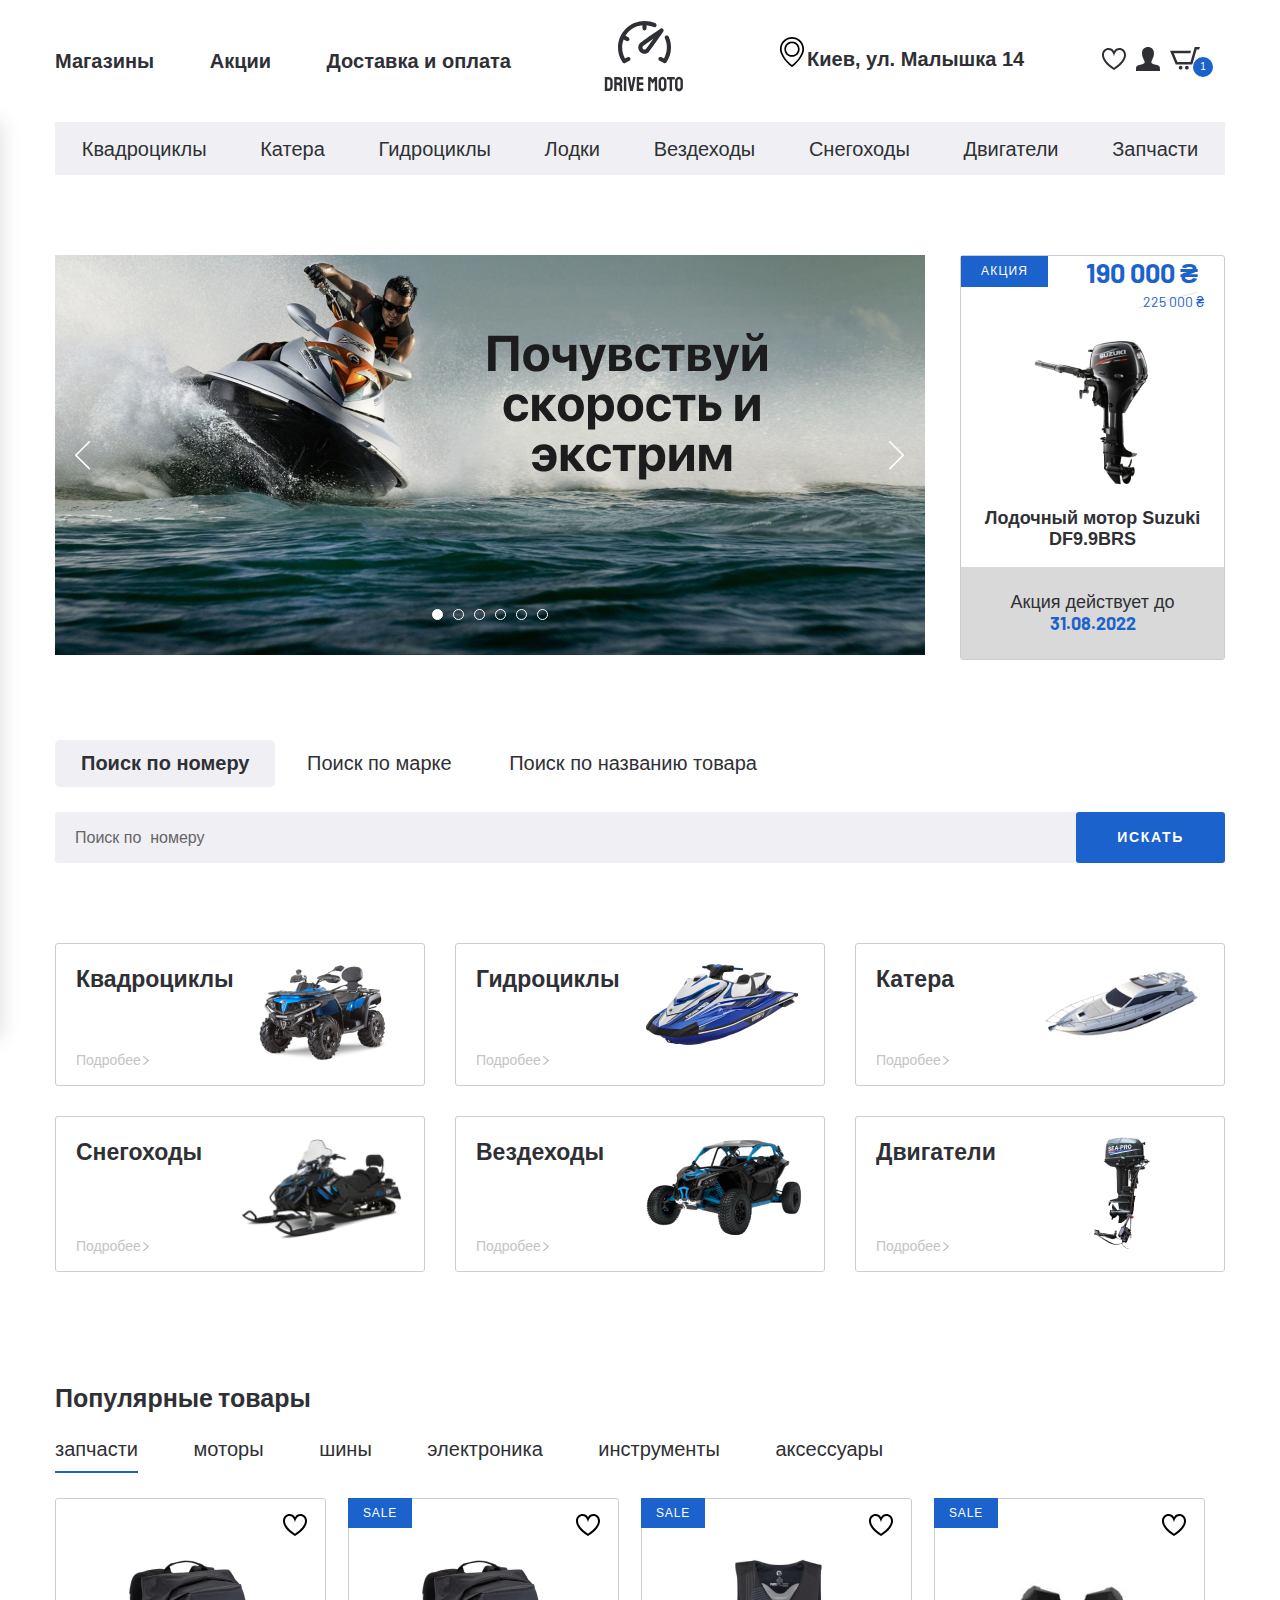
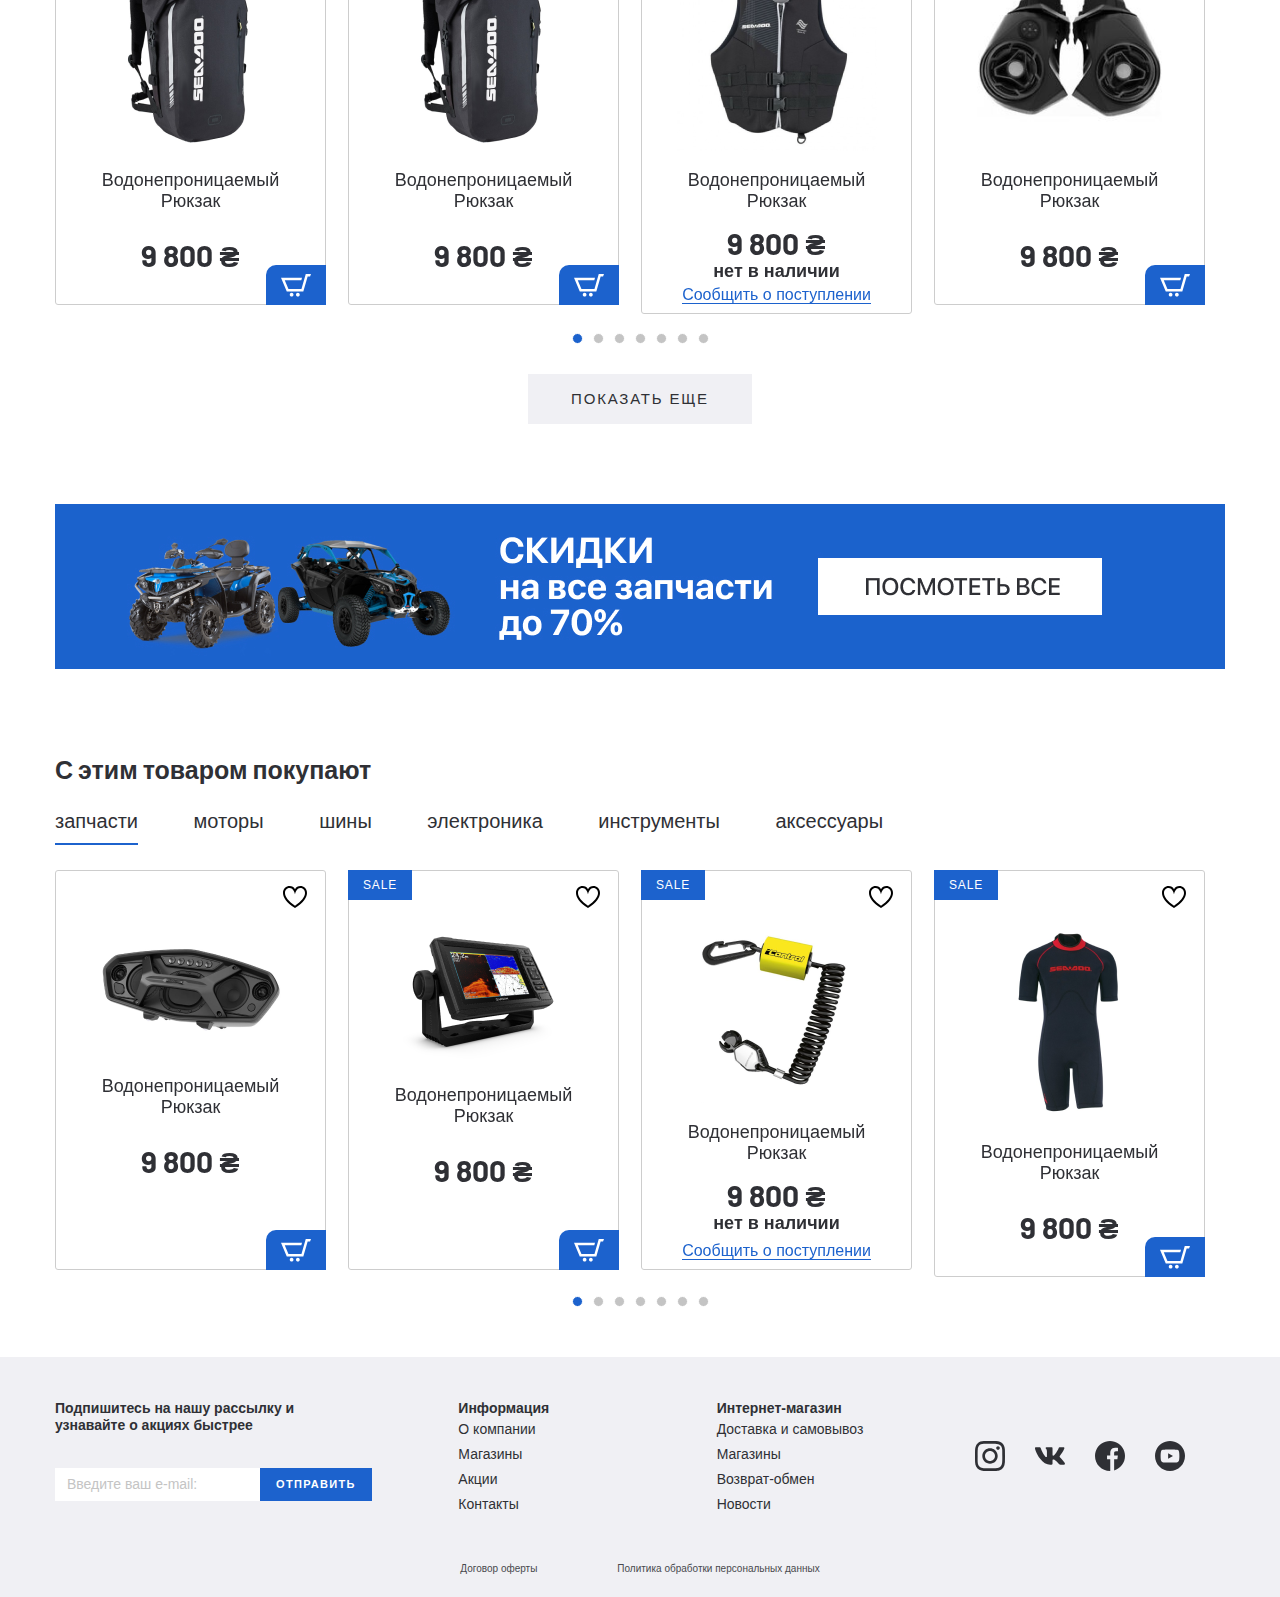
==== commit 8e5e4311: "исправил ошибки" ====
--- a/index.html
+++ b/index.html
@@ -156,8 +156,9 @@
         </a>
       </li>
     </ul>
-    <div class="menu__mobile__linewrapper">
-      <ul class="menu__mobile__line">
+
+    <div class="menu-mobile__linewrapper">
+      <ul class="menu-mobile__line">
         <li class="menu__item">
           <a class="menu__link" href="#">Магазины</a>
         </li>
@@ -210,7 +211,7 @@
             <img class="banner-section__slider-img" src="images/banner-slider.jpg" alt="banner-slider">
           </a>
           <a class="banner-section__slider-item" href="#">
-            <img class="banner-section__slider-img" src="images/file1558345844 1.jpg" alt="banner-slider">
+            <img class="banner-section__slider-img" src="images/banner-slider.jpg" alt="banner-slider">
           </a>
           <a class="banner-section__slider-item" href="#">
             <img class="banner-section__slider-img" src="images/banner-slider.jpg" alt="banner-slider">
--- a/css/style.css
+++ b/css/style.css
@@ -1552,8 +1552,8 @@
   opacity: 0.6;
 }
 
-.product-card__tab.tab--active{
-  border: 2px solid #1C62CD;
+.card__tab.tab--active{
+  border-bottom: 2px solid #1C62CD;
   opacity: 1;
 }
 
@@ -1650,4 +1650,12 @@
 
 .product-slider .slick-dots .slick-active button{
   background-color: #1c62cd;
+}
+
+.product-card__btn-mobile{
+  display: none;
+}
+
+.footer__topdrop{
+  pointer-events: none;
 }--- a/css/media.css
+++ b/css/media.css
@@ -34,6 +34,9 @@
     }
     .header__adress{
         margin-right: 20px;
+    }
+    .card__input-search{
+        margin-right: 0;
     }
     
 }
@@ -60,7 +63,7 @@
         margin: 8px 0;
     }
 
-    .menu__mobile__linewrapper{
+    .menu-mobile__linewrapper{
         display: block;
         font-weight: bold;
         font-size: 20px;
@@ -70,7 +73,7 @@
         overflow-x: scroll;
     }
 
-    .menu__mobile__line{
+    .menu-mobile__line{
         padding: 14px 0 14px 15px;
         width: 450px;       
     }
@@ -105,6 +108,32 @@
     }
     .tabs-wrapper.tabs-wrapper--no-scroll{
         overflow: hidden;
+    }
+    .product-card__inner{
+        flex-wrap: wrap;
+    }
+    .product-card__tabs{
+        display: none;
+    }
+    .product-card__content{
+        order: -1;
+    }
+    .product-card__btn-mobile{
+        display: block;
+        margin-top: 40px;
+    }
+    .product-card__img-box{
+        width: 100%;
+    }
+    .product-card__title{
+        font-size: 20px;
+        line-height: 24px;
+    }
+    .product-card__buttons a + a{
+        margin-left: 0;
+    }
+    .product-card__img{
+        width: 100%;
     }
     
 }
@@ -125,6 +154,21 @@
    }
    .catalog__filter{
     display: block;
+   }
+   .card__top-line{
+    display: block;
+    width: 100%;
+    margin-bottom: 25px;
+    margin-left: 0;
+   }
+   .card__list-item{
+    display: block;
+   }
+   .card__list-item{
+    margin-bottom: 15px;
+   }
+   .card__list-itemtitle{
+    display: none;
    }
    
 
@@ -246,6 +290,10 @@
     .footer__topdrop--active::after{
         transform: rotate(180deg);
     }
+    
+    .footer__topdrop{
+        pointer-events: auto;
+    }
 
 }
 
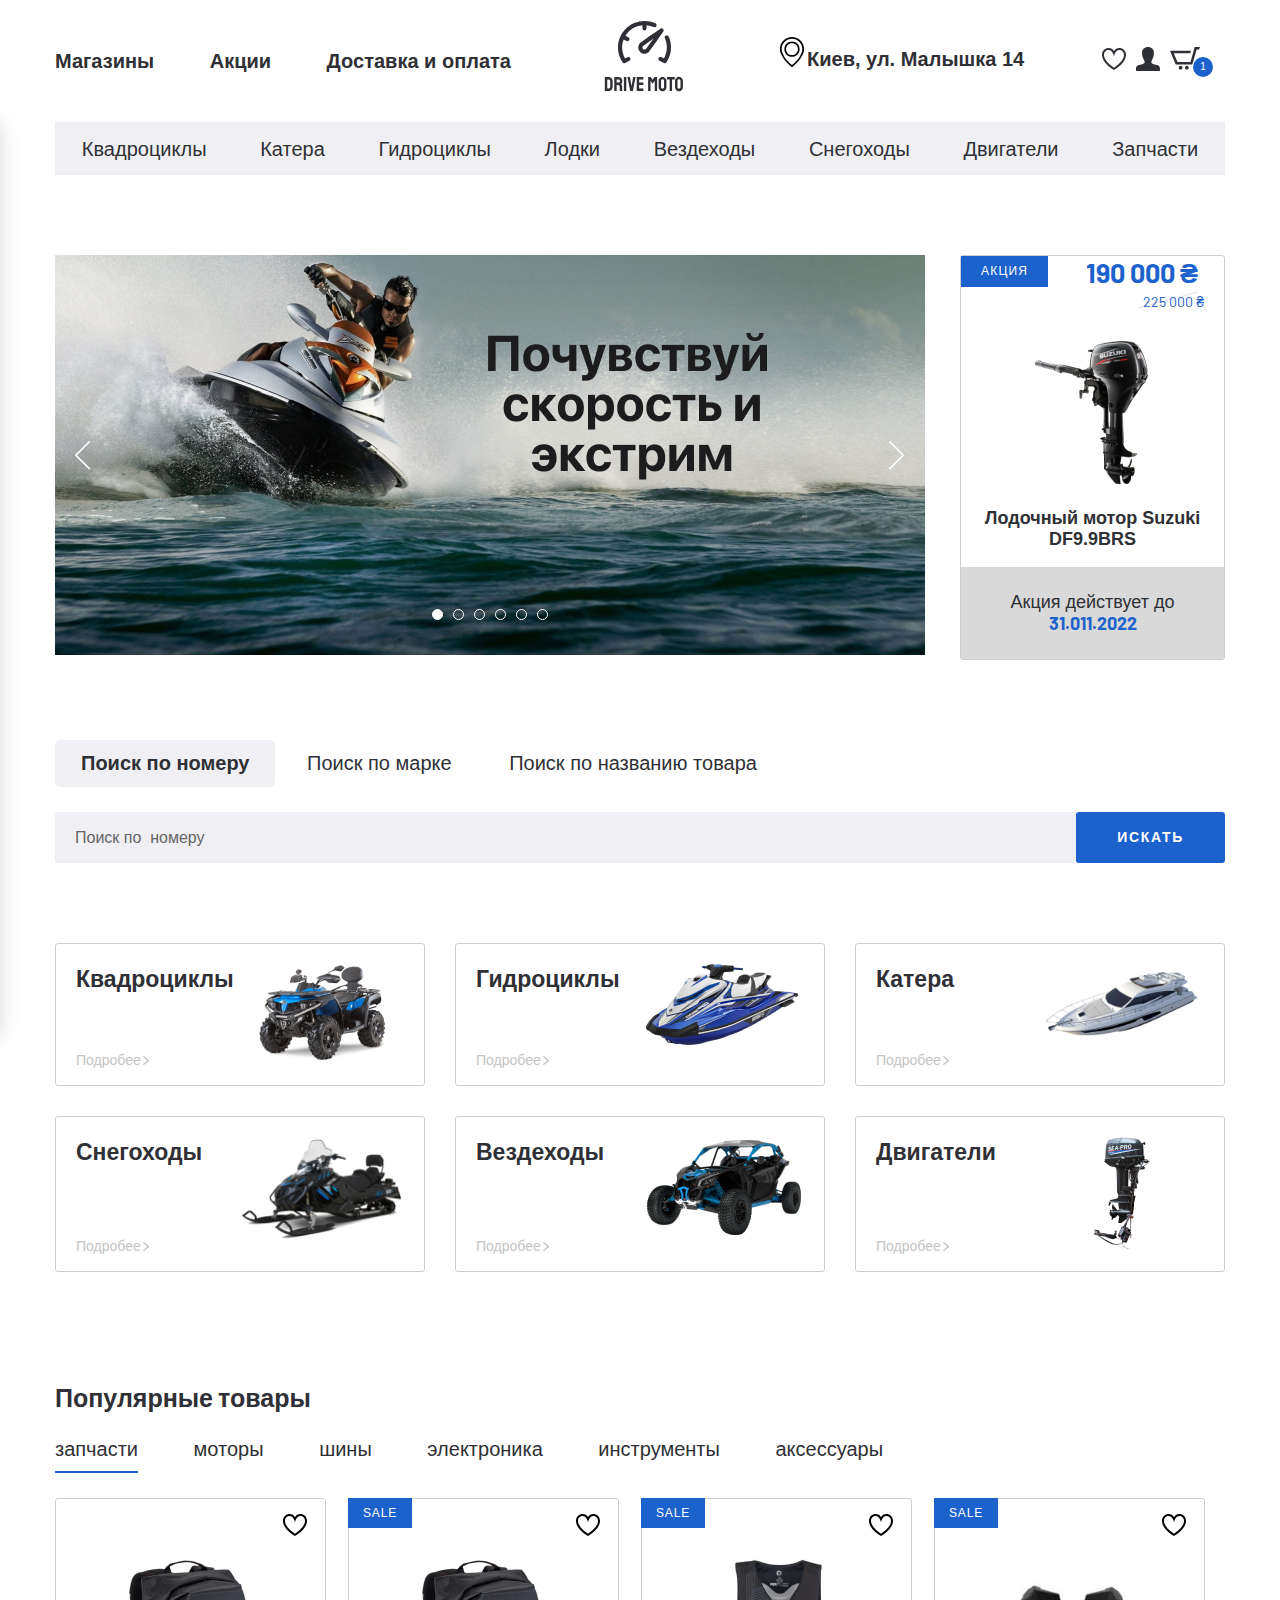
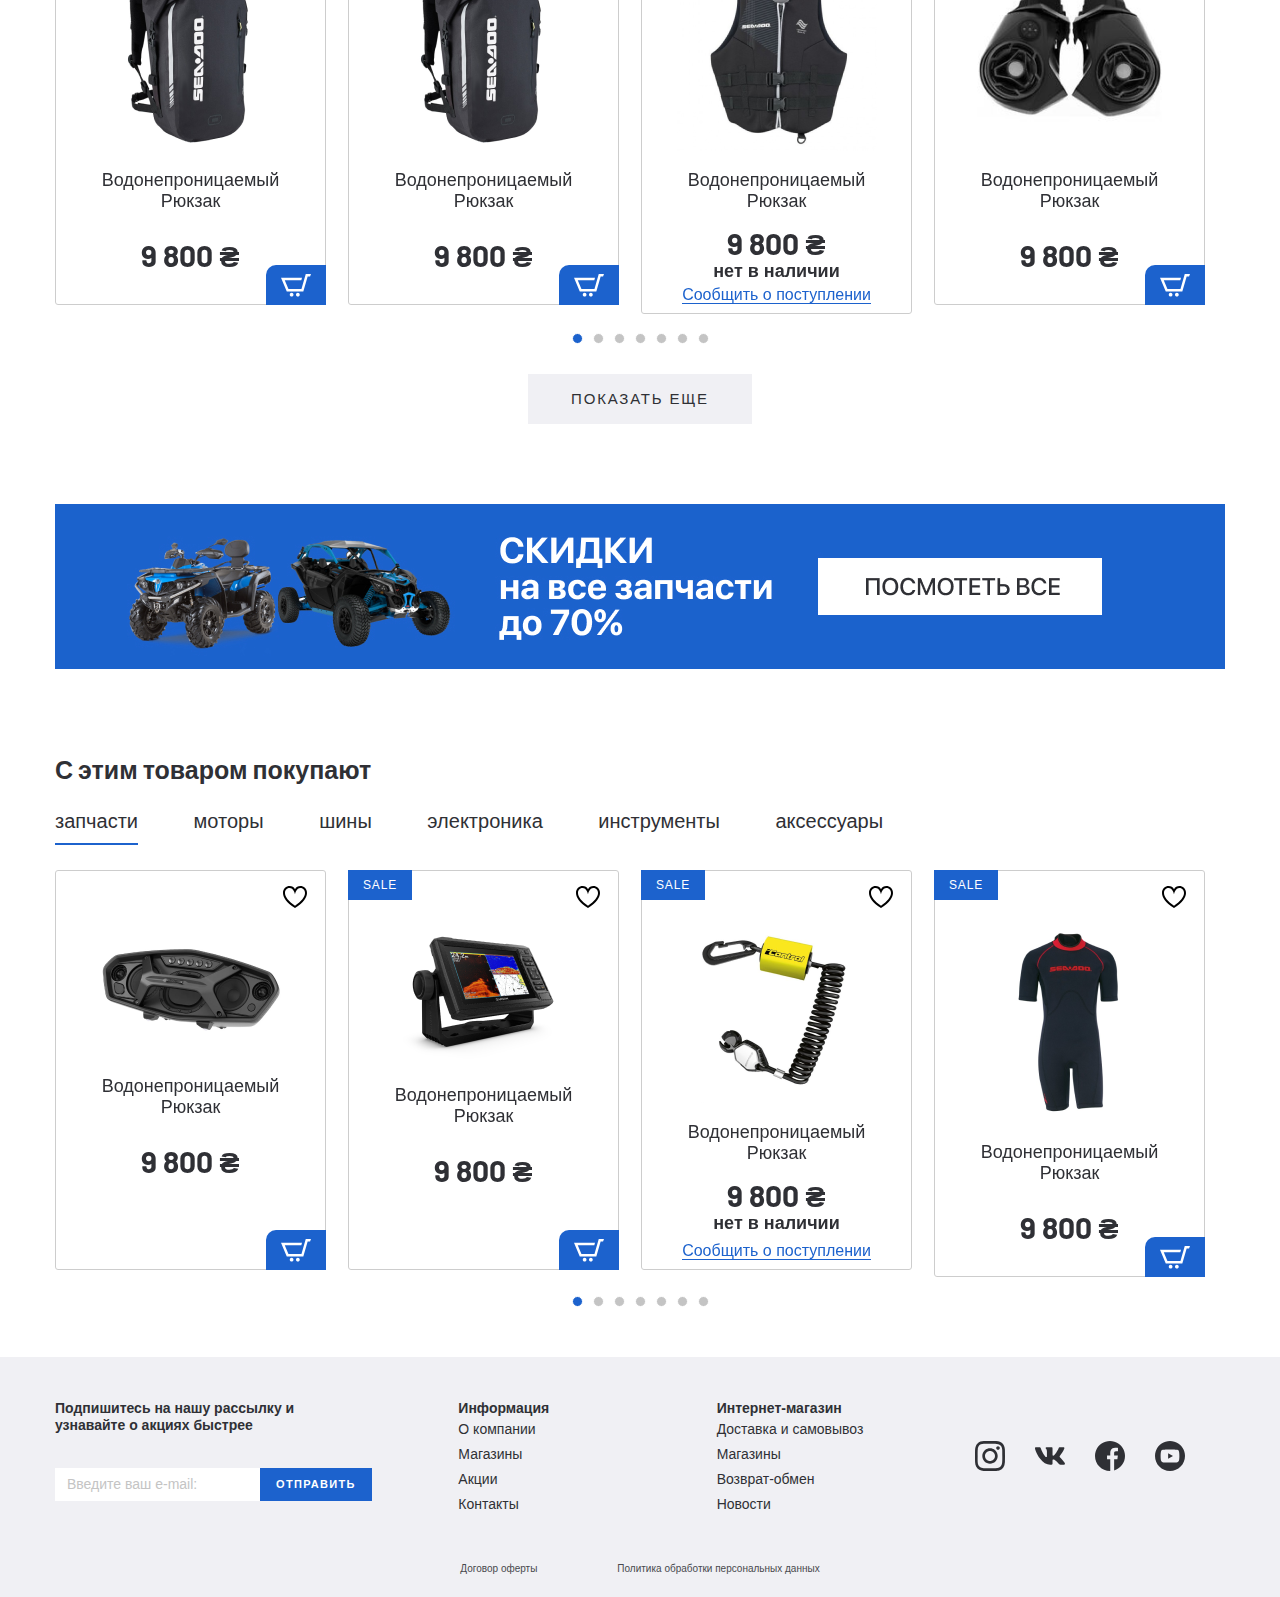
==== commit ddf5fca7: "замена title" ====
--- a/index.html
+++ b/index.html
@@ -5,7 +5,7 @@
   <meta charset="UTF-8">
   <meta name="viewport" content="width=device-width, initial-scale=1.0">
   <meta http-equiv="X-UA-Compatible" content="ie=edge">
-  <title>Document</title>
+  <title>Gidrotsikly</title>
   <link href="https://fonts.googleapis.com/css2?family=Barlow:wght@400;700&display=swap" rel="stylesheet">
   <link rel="stylesheet" href="css/normalize.css">
   <link rel="stylesheet" href="css/slick.css">
@@ -242,7 +242,7 @@
           </h5>
           <p class="sale-item__footer">
             Акция действует до
-            <span>31.08.2022</span>
+            <span>31.011.2022</span>
           </p>
         </a>
       </div>
--- a/css/style.css
+++ b/css/style.css
@@ -1627,7 +1627,7 @@
   margin-left: auto;
 }
 
-card__list-btn button{
+.card__list-btn button{
   font-size: 13px;
   line-height: 16px;
   letter-spacing: 0.12em;
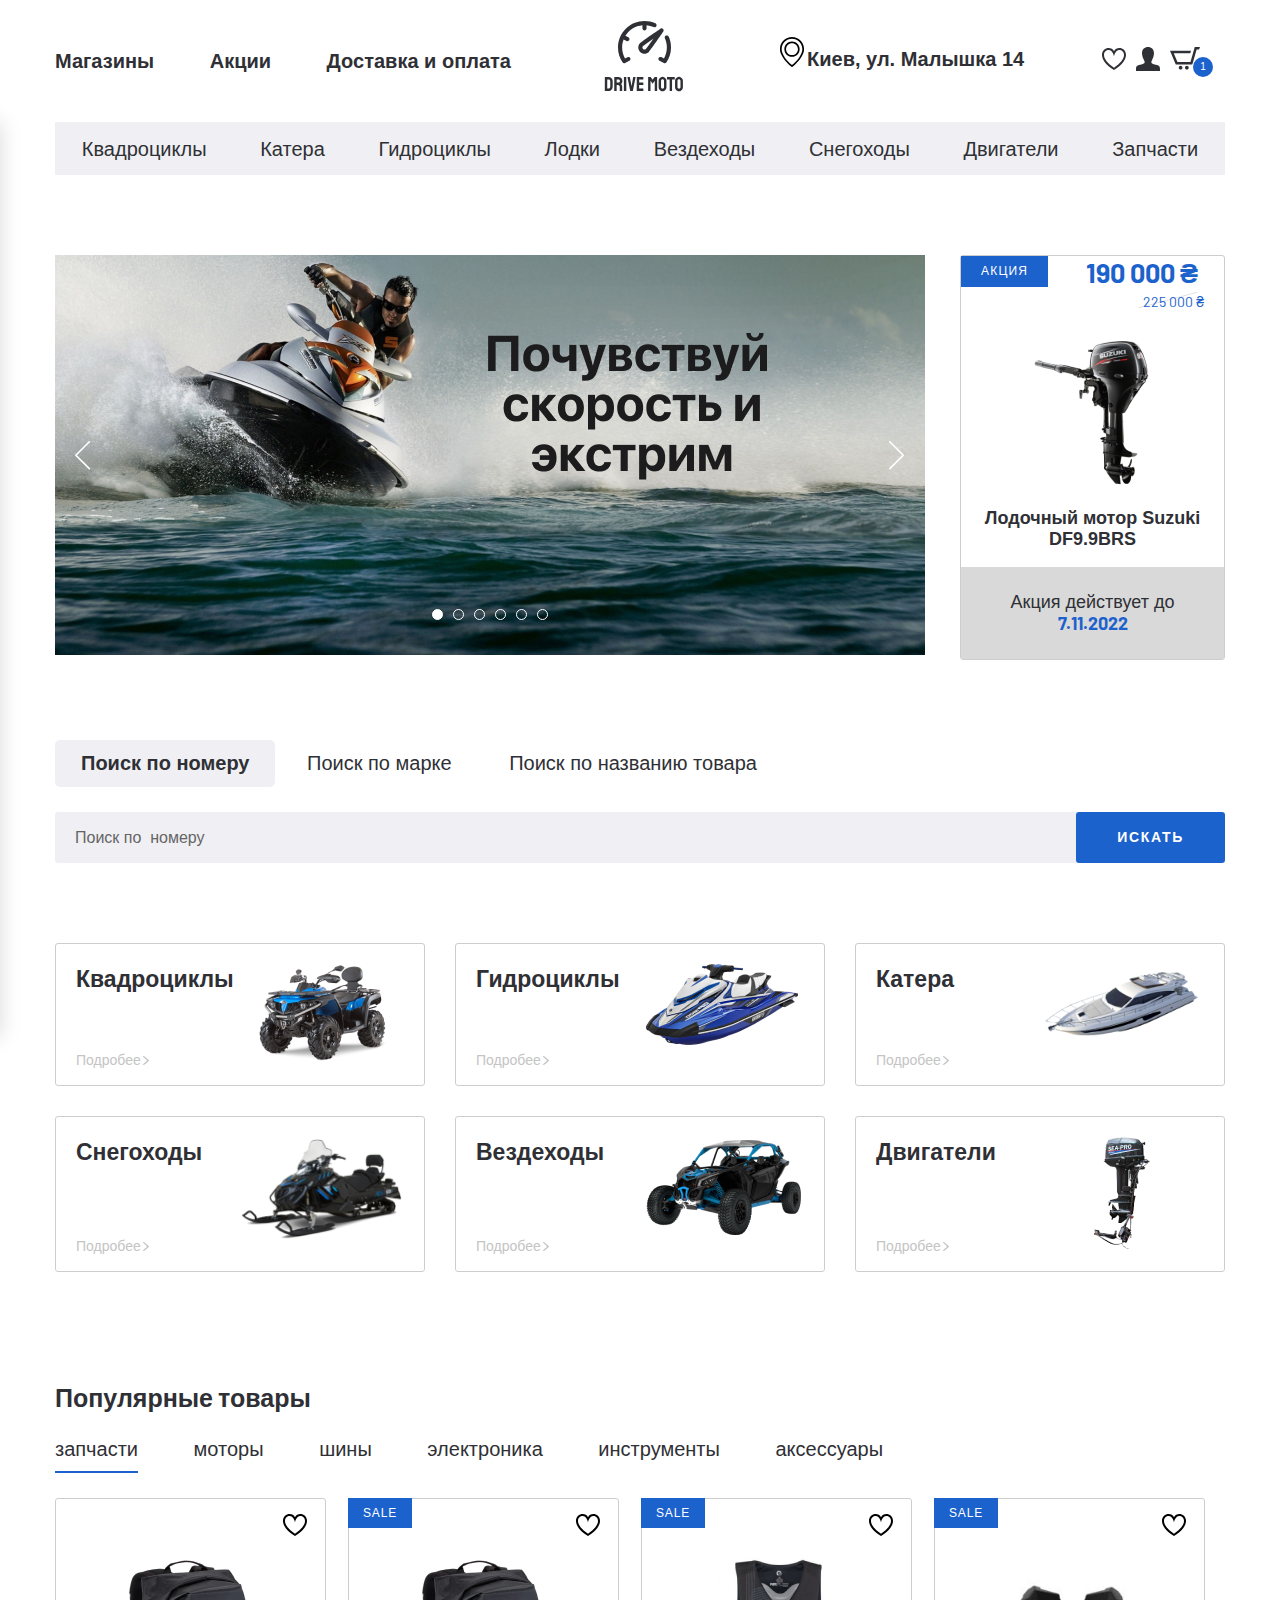
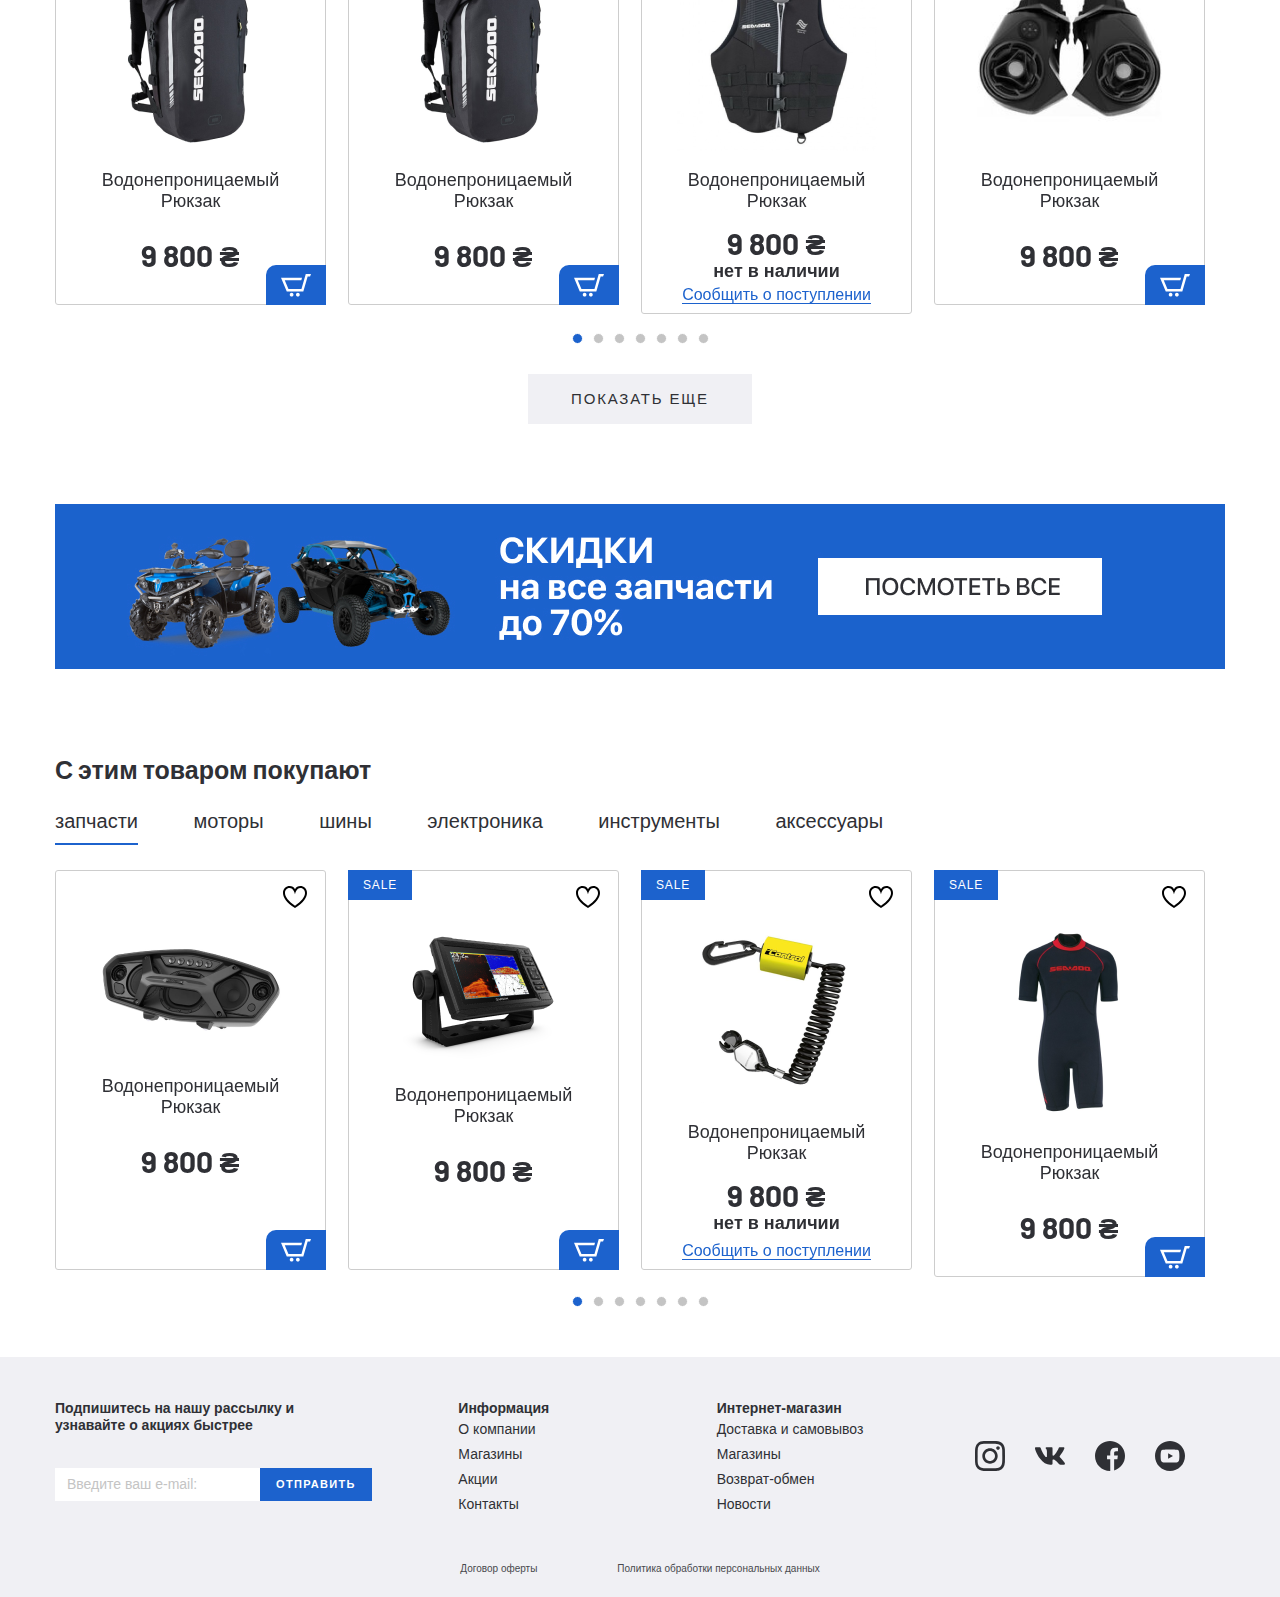
==== commit 9ad464a1: "замена" ====
--- a/index.html
+++ b/index.html
@@ -113,8 +113,6 @@
           <p>Доставка и оплата</p>
         </a>
       </li>
-
-
       <li class="menu-mobile__item">
         <a class="menu-mobile__link" href="#">
           <p>Квадроциклы</p>
@@ -156,7 +154,6 @@
         </a>
       </li>
     </ul>
-
     <div class="menu-mobile__linewrapper">
       <ul class="menu-mobile__line">
         <li class="menu__item">
@@ -170,7 +167,6 @@
         </li>
       </ul>
     </div>
-
     <div class="header__bottom">
       <div class="container">
         <ul class="menu-categories">
@@ -242,7 +238,7 @@
           </h5>
           <p class="sale-item__footer">
             Акция действует до
-            <span>31.011.2022</span>
+            <span>7.11.2022</span>
           </p>
         </a>
       </div>
@@ -343,7 +339,6 @@
       </div>
     </div>
   </section>
-
 
   <section class="products">
     <div class="container">
@@ -416,8 +411,6 @@
                     </p>
                   </a>
                 </div>
-
-
               </div>
               <div class="product-slider__item">
                 <div class="product-item__wrapper product-item__not-available">
@@ -549,13 +542,10 @@
                   </a>
                 </div>
               </div>
-
             </div>
-
           </div>
           <div id="product-tab-2" class="tabs-content products__content">
             <div class="product-slider">
-
               <div class="product-slider__item">
                 <div class="product-item__wrapper">
                   <button class="product-item__favorite"></button>
@@ -738,7 +728,6 @@
                   </a>
                 </div>
               </div>
-
             </div>
           </div>
           <div id="product-tab-3" class="tabs-content products__content">slider-3</div>
@@ -746,7 +735,6 @@
           <div id="product-tab-5" class="tabs-content products__content">slider-5</div>
           <div id="product-tab-6" class="tabs-content products__content">slider-6</div>
         </div>
-
         <div class="product__more">
           <a class="product__more-link" href="#">Показать еще</a>
         </div>
@@ -781,7 +769,6 @@
         <div class="tabs-container products__container">
           <div id="popular-tab-1" class="tabs-content products__content tabs-content--active">
             <div class="product-slider">
-
               <div class="product-slider__item">
                 <div class="product-item__wrapper">
                   <button class="product-item__favorite"></button>
@@ -964,9 +951,7 @@
                   </a>
                 </div>
               </div>
-
             </div>
-
           </div>
           <div id="popular-tab-2" class="tabs-content products__content">
             <div class="product-slider">
@@ -1175,7 +1160,6 @@
               <button class="footer-form__btn" type="submit">Отправить</button>
             </form>
           </div>
-
           <div class="footer__top-item footer__top-itemdrop">
             <h6 class="footer__top-title footer__topdrop">Информация</h6>
             <ul class="footer-list">
@@ -1210,8 +1194,6 @@
       </div>
     </div>
   </footer>
-
-
 
   <script src="https://ajax.googleapis.com/ajax/libs/jquery/3.4.1/jquery.min.js"></script>
   <script src="js/slick.min.js"></script>
